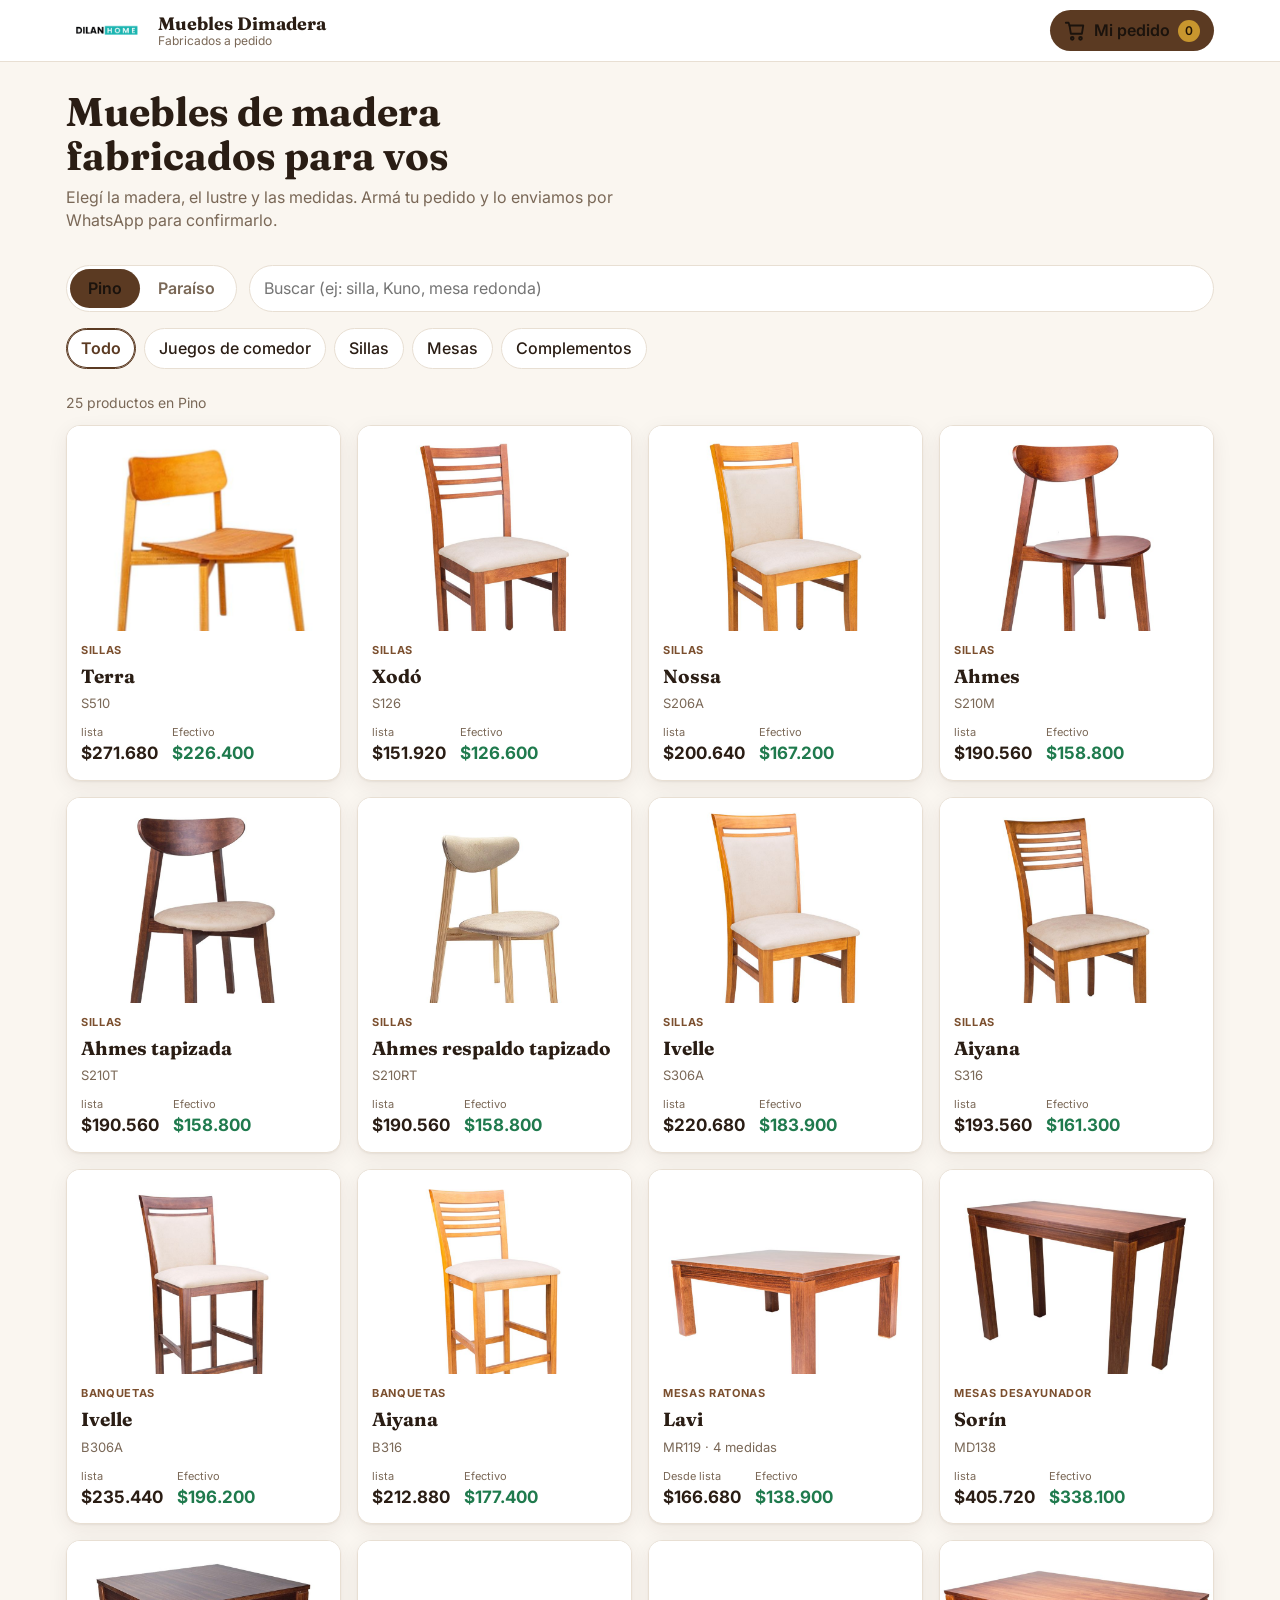
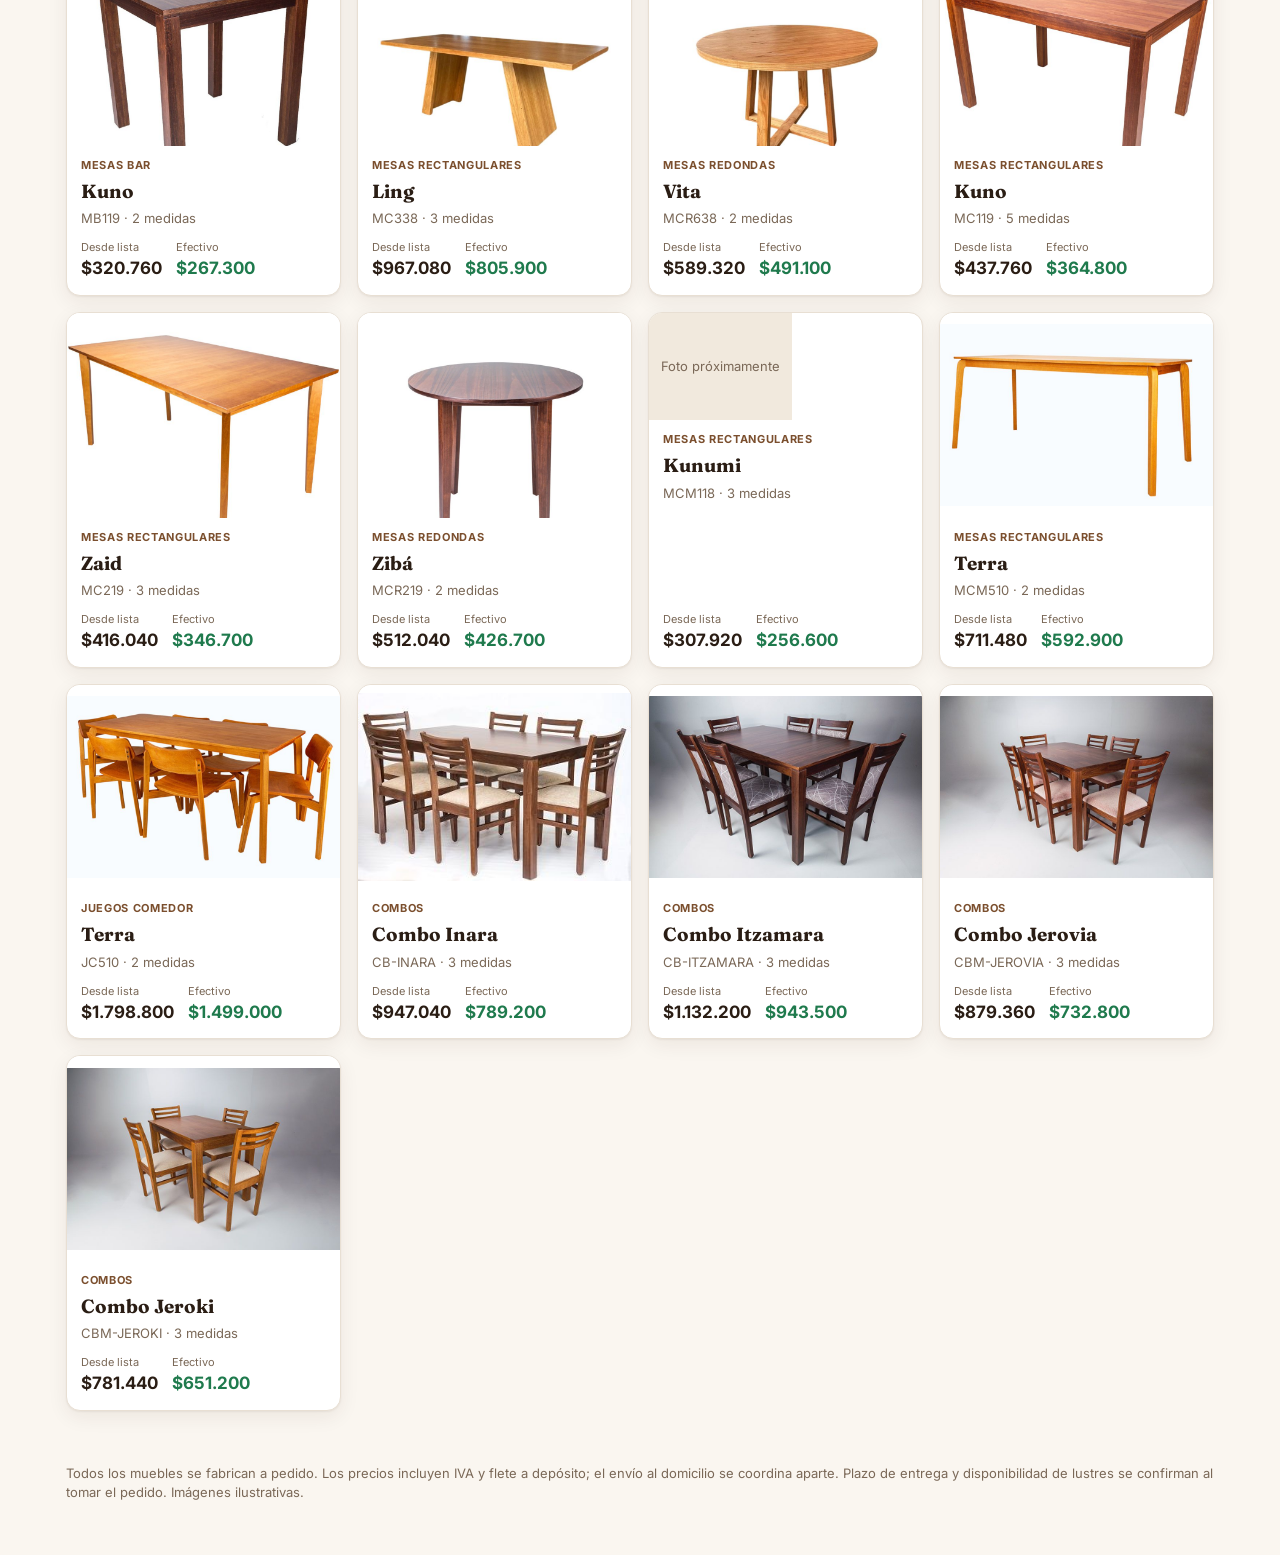
==== index.html @ 4a800ca1 "Catálogo Dimadera para clientes (pino y paraíso, lista y efectivo, pedido por WhatsApp) Co-Authored-" ====
<!doctype html>
<html lang="es">
<head>
<meta charset="utf-8">
<meta name="viewport" content="width=device-width, initial-scale=1">
<title>Muebles Dimadera · Dilan Home</title>
<meta name="description" content="Muebles de madera Dimadera fabricados a pedido: juegos de comedor, sillas, mesas y complementos en pino y paraíso. Armá tu pedido online.">
<link rel="icon" href="logo.webp">
<link rel="preconnect" href="https://fonts.googleapis.com">
<link rel="preconnect" href="https://fonts.gstatic.com" crossorigin>
<link href="https://fonts.googleapis.com/css2?family=Fraunces:opsz,wght@9..144,600;9..144,700&family=Inter:wght@400;500;600;700&display=swap" rel="stylesheet">
<link rel="stylesheet" href="style.css">
</head>
<body>
<header class="top">
  <div class="top-in">
    <a class="brand" href="./"><img src="logo.webp" alt="Dilan Home"><span><b>Muebles Dimadera</b><small>Fabricados a pedido</small></span></a>
    <button class="cart-btn" id="openCart" aria-label="Ver mi pedido">
      <svg viewBox="0 0 24 24" width="22" height="22" fill="none" stroke="currentColor" stroke-width="2" stroke-linecap="round" stroke-linejoin="round"><path d="M6 6h15l-1.5 9h-12z"/><path d="M6 6L5 3H2"/><circle cx="9" cy="20" r="1.5"/><circle cx="18" cy="20" r="1.5"/></svg>
      <span>Mi pedido</span><i id="cartCount">0</i>
    </button>
  </div>
</header>

<section class="hero">
  <h1>Muebles de madera fabricados para vos</h1>
  <p>Elegí la madera, el lustre y las medidas. Armá tu pedido y lo enviamos por WhatsApp para confirmarlo.</p>
</section>

<main>
  <div class="bar">
    <div class="seg" id="woods" role="tablist" aria-label="Madera"></div>
    <input id="q" type="search" placeholder="Buscar (ej: silla, Kuno, mesa redonda)" aria-label="Buscar">
  </div>
  <nav class="chips" id="cats" aria-label="Categorías"></nav>
  <nav class="chips sub" id="subs" aria-label="Subcategorías"></nav>
  <p class="count" id="count"></p>
  <div class="grid" id="grid"></div>
  <p class="empty" id="empty" hidden>No encontramos productos con ese filtro.</p>
</main>

<footer>
  <p>Todos los muebles se fabrican a pedido. Los precios incluyen IVA y flete a depósito; el envío al domicilio se coordina aparte. Plazo de entrega y disponibilidad de lustres se confirman al tomar el pedido. Imágenes ilustrativas.</p>
</footer>

<!-- Detalle de producto -->
<div class="overlay" id="modalWrap" hidden>
  <div class="modal" role="dialog" aria-modal="true" aria-labelledby="mName">
    <button class="x" id="mClose" aria-label="Cerrar">&times;</button>
    <div class="m-img" id="mImg"></div>
    <div class="m-body">
      <span class="tag" id="mTag"></span>
      <h2 id="mName"></h2>
      <p class="m-desc" id="mDesc"></p>
      <label class="fld" id="fVar"><span>Medida / versión</span><select id="mVar"></select></label>
      <div class="fld"><span>Lustre</span><div class="lustres" id="mLus"></div><small id="mLusNote"></small></div>
      <label class="fld" id="fTap"><span>Tapizado</span><select id="mTapSel"><option>Tela</option><option>Cuerina</option></select></label>
      <label class="fld"><span>Cantidad</span>
        <div class="qty"><button type="button" id="mMinus">&minus;</button><b id="mQty">1</b><button type="button" id="mPlus">+</button></div>
      </label>
      <div class="prices big">
        <div><small>Precio de lista</small><b id="mLista"></b></div>
        <div class="ef"><small>Efectivo / transferencia</small><b id="mEf"></b></div>
      </div>
      <button class="primary" id="mAdd">Agregar al pedido</button>
    </div>
  </div>
</div>

<!-- Carrito -->
<div class="overlay side" id="cartWrap" hidden>
  <aside class="cart" role="dialog" aria-modal="true" aria-labelledby="cartTitle">
    <div class="cart-h"><h2 id="cartTitle">Mi pedido</h2><button class="x" id="cClose" aria-label="Cerrar">&times;</button></div>
    <div class="cart-list" id="cList"></div>
    <div class="cart-f" id="cFoot">
      <div class="tot"><span>Total lista</span><b id="cLista"></b></div>
      <div class="tot ef"><span>Total efectivo / transferencia</span><b id="cEf"></b></div>
      <label class="fld"><span>Tu nombre</span><input id="cName" autocomplete="name" placeholder="Nombre y apellido"></label>
      <label class="fld"><span>Notas (colores de tela, localidad, etc.)</span><textarea id="cNote" rows="2"></textarea></label>
      <button class="primary wa" id="cSend">Enviar pedido por WhatsApp</button>
      <button class="ghost" id="cCopy">Copiar pedido</button>
      <button class="link" id="cClear">Vaciar pedido</button>
    </div>
  </aside>
</div>
<div class="toast" id="toast" role="status" hidden></div>

<script src="data.js"></script>
<script src="app.js"></script>
</body>
</html>
---- style.css ----
:root{
  --bg:#faf6f0; --card:#fff; --ink:#2a1d14; --muted:#7a6857; --line:#e8dfd3;
  --wood:#5b3a22; --wood2:#7b4f2e; --gold:#c8962e; --ok:#1f7a4d; --wa:#1faa59;
  --r:14px; --sh:0 1px 2px rgba(60,35,15,.06),0 6px 20px rgba(60,35,15,.07);
}
@media (prefers-color-scheme:dark){
  :root:not([data-theme="light"]){--bg:#1b130d;--card:#261b13;--ink:#f3e9dc;--muted:#b8a590;--line:#3a2b1f;--wood:#e0b98a;--wood2:#c99763;--sh:0 1px 2px rgba(0,0,0,.4)}
}
*{box-sizing:border-box}
html{-webkit-text-size-adjust:100%}
body{margin:0;background:var(--bg);color:var(--ink);font:16px/1.45 Inter,system-ui,sans-serif}
img{max-width:100%;display:block}
button,input,select,textarea{font:inherit;color:inherit}
button{cursor:pointer}
[hidden]{display:none!important}

.top{position:sticky;top:0;z-index:20;background:var(--card);border-bottom:1px solid var(--line)}
.top-in{max-width:1180px;margin:0 auto;padding:10px 16px;display:flex;align-items:center;justify-content:space-between;gap:12px}
.brand{display:flex;align-items:center;gap:10px;text-decoration:none;color:var(--ink)}
.brand img{height:34px;width:auto;background:#fff;border-radius:6px;padding:3px 6px}
.brand span{display:flex;flex-direction:column;line-height:1.1}
.brand b{font-family:Fraunces,serif;font-size:18px}
.brand small{color:var(--muted);font-size:12px}
.cart-btn{display:flex;align-items:center;gap:8px;background:var(--wood);color:#fff;border:0;border-radius:999px;padding:9px 14px;font-weight:600}
:root:not([data-theme="light"]) .cart-btn{color:#1b130d}
.cart-btn i{font-style:normal;background:var(--gold);color:#241505;border-radius:999px;min-width:22px;height:22px;display:grid;place-items:center;font-size:12px;padding:0 6px}

.hero{max-width:1180px;margin:0 auto;padding:28px 16px 8px}
.hero h1{font-family:Fraunces,serif;font-size:clamp(26px,5vw,40px);line-height:1.1;margin:0 0 8px;max-width:20ch}
.hero p{margin:0;color:var(--muted);max-width:60ch}

main{max-width:1180px;margin:0 auto;padding:12px 16px 40px}
.bar{display:flex;flex-wrap:wrap;gap:12px;align-items:center;margin:12px 0}
.seg{display:inline-flex;background:var(--card);border:1px solid var(--line);border-radius:999px;padding:3px}
.seg button{border:0;background:none;padding:8px 18px;border-radius:999px;font-weight:600;color:var(--muted)}
.seg button[aria-selected="true"]{background:var(--wood);color:#fff}
:root:not([data-theme="light"]) .seg button[aria-selected="true"]{color:#1b130d}
#q{flex:1;min-width:200px;padding:11px 14px;border:1px solid var(--line);border-radius:999px;background:var(--card)}
.chips{display:flex;gap:8px;overflow-x:auto;padding:4px 0 8px;scrollbar-width:none}
.chips::-webkit-scrollbar{display:none}
.chips button{flex:none;border:1px solid var(--line);background:var(--card);border-radius:999px;padding:8px 14px;font-weight:500;white-space:nowrap}
.chips button[aria-pressed="true"]{border-color:var(--wood);color:var(--wood);box-shadow:inset 0 0 0 1px var(--wood);font-weight:600}
.chips.sub button{font-size:14px;padding:6px 12px;background:transparent}
.count{color:var(--muted);font-size:14px;margin:4px 0 12px}

.grid{display:grid;grid-template-columns:repeat(auto-fill,minmax(250px,1fr));gap:16px}
.card{background:var(--card);border:1px solid var(--line);border-radius:var(--r);overflow:hidden;display:flex;flex-direction:column;text-align:left;padding:0;box-shadow:var(--sh);transition:transform .15s}
.card:hover{transform:translateY(-2px)}
.card:focus-visible,.chips button:focus-visible,button:focus-visible,input:focus-visible,select:focus-visible,textarea:focus-visible{outline:2px solid var(--gold);outline-offset:2px}
.ph{aspect-ratio:4/3;background:#f1e9dd;display:grid;place-items:center;overflow:hidden}
.ph img{width:100%;height:100%;object-fit:contain;background:#fff}
.ph.none{color:var(--muted);font-size:13px;text-align:center;padding:12px}
.card .b{padding:12px 14px 14px;display:flex;flex-direction:column;gap:4px;flex:1}
.tag{font-size:11px;letter-spacing:.06em;text-transform:uppercase;color:var(--wood2);font-weight:700}
.card h3{margin:0;font-family:Fraunces,serif;font-size:19px}
.card .meta{color:var(--muted);font-size:13px}
.prices{display:flex;gap:14px;margin-top:auto;padding-top:8px;align-items:flex-end;flex-wrap:wrap}
.prices small{display:block;color:var(--muted);font-size:11px}
.prices b{font-size:17px}
.prices .ef b{color:var(--ok)}
.prices.big b{font-size:22px}

.empty{text-align:center;color:var(--muted);padding:40px 0}
footer{max-width:1180px;margin:0 auto;padding:0 16px 40px;color:var(--muted);font-size:13px}

.overlay{position:fixed;inset:0;background:rgba(20,12,6,.55);z-index:40;display:flex;align-items:center;justify-content:center;padding:16px}
.overlay.side{justify-content:flex-end;padding:0;align-items:stretch}
.modal{background:var(--card);border-radius:18px;max-width:880px;width:100%;max-height:92vh;overflow:auto;display:grid;grid-template-columns:1fr 1fr;position:relative}
.m-img{background:#fff;display:grid;place-items:center;min-height:260px}
.m-img img{width:100%;height:100%;object-fit:contain;max-height:70vh}
.m-img.none{color:var(--muted);background:#f1e9dd;padding:20px;text-align:center}
.m-body{padding:22px;display:flex;flex-direction:column;gap:14px}
.m-body h2{margin:0;font-family:Fraunces,serif;font-size:26px}
.m-desc{margin:0;color:var(--muted)}
.x{position:absolute;top:8px;right:10px;border:0;background:rgba(255,255,255,.9);color:#222;width:36px;height:36px;border-radius:50%;font-size:24px;line-height:1;z-index:2}
.fld{display:flex;flex-direction:column;gap:6px}
.fld>span{font-size:13px;font-weight:600;color:var(--muted)}
.fld small{color:var(--muted);font-size:12px}
select,input,textarea{border:1px solid var(--line);background:var(--card);border-radius:10px;padding:10px 12px;width:100%}
.lustres{display:flex;flex-wrap:wrap;gap:8px}
.lustres button{display:flex;align-items:center;gap:7px;border:1px solid var(--line);background:var(--card);border-radius:999px;padding:6px 12px 6px 7px;font-size:14px}
.lustres button[aria-pressed="true"]{border-color:var(--wood);box-shadow:inset 0 0 0 1px var(--wood);font-weight:600}
.lustres i{width:18px;height:18px;border-radius:50%;border:1px solid rgba(0,0,0,.25)}
.qty{display:inline-flex;align-items:center;border:1px solid var(--line);border-radius:10px;overflow:hidden;align-self:flex-start}
.qty button{border:0;background:var(--bg);width:40px;height:38px;font-size:20px}
.qty b{min-width:44px;text-align:center}
.primary{border:0;background:var(--wood);color:#fff;border-radius:12px;padding:14px;font-weight:700;font-size:16px}
:root:not([data-theme="light"]) .primary{color:#1b130d}
.primary.wa{background:var(--wa);color:#fff}
.ghost{border:1px solid var(--line);background:none;border-radius:12px;padding:11px;font-weight:600}
.link{border:0;background:none;color:var(--muted);text-decoration:underline;padding:6px}

.cart{background:var(--card);width:min(440px,100%);height:100%;display:flex;flex-direction:column}
.cart-h{display:flex;align-items:center;justify-content:space-between;padding:16px;border-bottom:1px solid var(--line);position:relative}
.cart-h h2{margin:0;font-family:Fraunces,serif}
.cart-h .x{position:static}
.cart-list{flex:1;overflow:auto;padding:8px 16px}
.cart-empty{color:var(--muted);text-align:center;padding:40px 0}
.line{display:grid;grid-template-columns:64px 1fr auto;gap:10px;padding:12px 0;border-bottom:1px solid var(--line)}
.line .ph{width:64px;aspect-ratio:1;border-radius:8px}
.line h4{margin:0;font-size:15px}
.line p{margin:2px 0;color:var(--muted);font-size:13px}
.line .qty{transform:scale(.85);transform-origin:left}
.line .rm{border:0;background:none;color:var(--muted);font-size:13px;text-decoration:underline;padding:0}
.line .pr{text-align:right;font-size:14px}
.line .pr small{display:block;color:var(--muted)}
.cart-f{border-top:1px solid var(--line);padding:14px 16px 18px;display:flex;flex-direction:column;gap:10px;max-height:60vh;overflow:auto}
.tot{display:flex;justify-content:space-between;font-size:15px}
.tot.ef b{color:var(--ok);font-size:20px}
.tot b{font-size:17px}

.toast{position:fixed;left:50%;bottom:24px;transform:translateX(-50%);background:#2a1d14;color:#fff;padding:11px 18px;border-radius:999px;z-index:60;font-size:14px;box-shadow:var(--sh)}

@media (max-width:720px){
  .modal{grid-template-columns:1fr;border-radius:18px 18px 0 0;align-self:flex-end;max-height:94vh}
  .overlay{align-items:flex-end;padding:0}
  .m-img{min-height:0;height:min(72vw,320px);overflow:hidden}
  .m-img img{height:100%;max-height:none}
  .brand small{display:none}
  .cart-btn span{display:none}
  .grid{grid-template-columns:repeat(2,1fr);gap:10px}
  .card h3{font-size:16px}
  .prices b{font-size:15px}
}
@media (max-width:380px){.grid{grid-template-columns:1fr}}
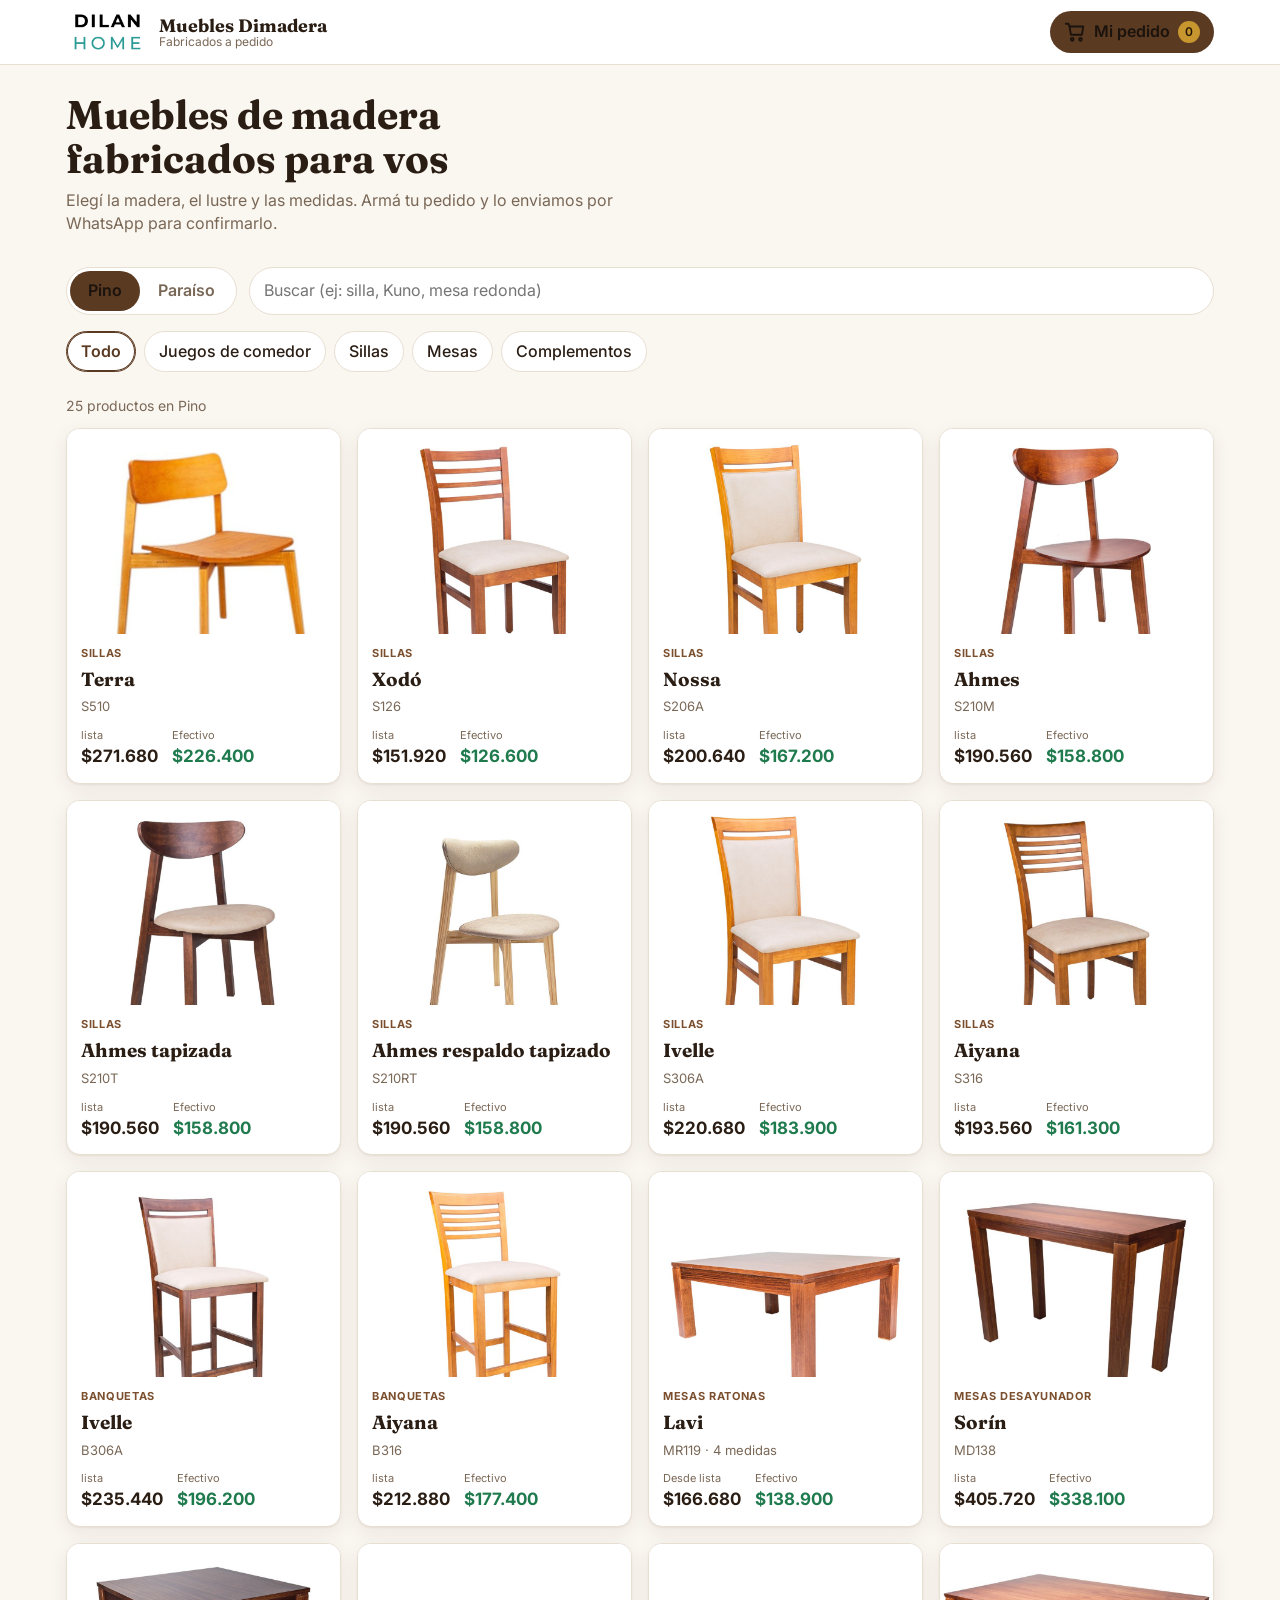
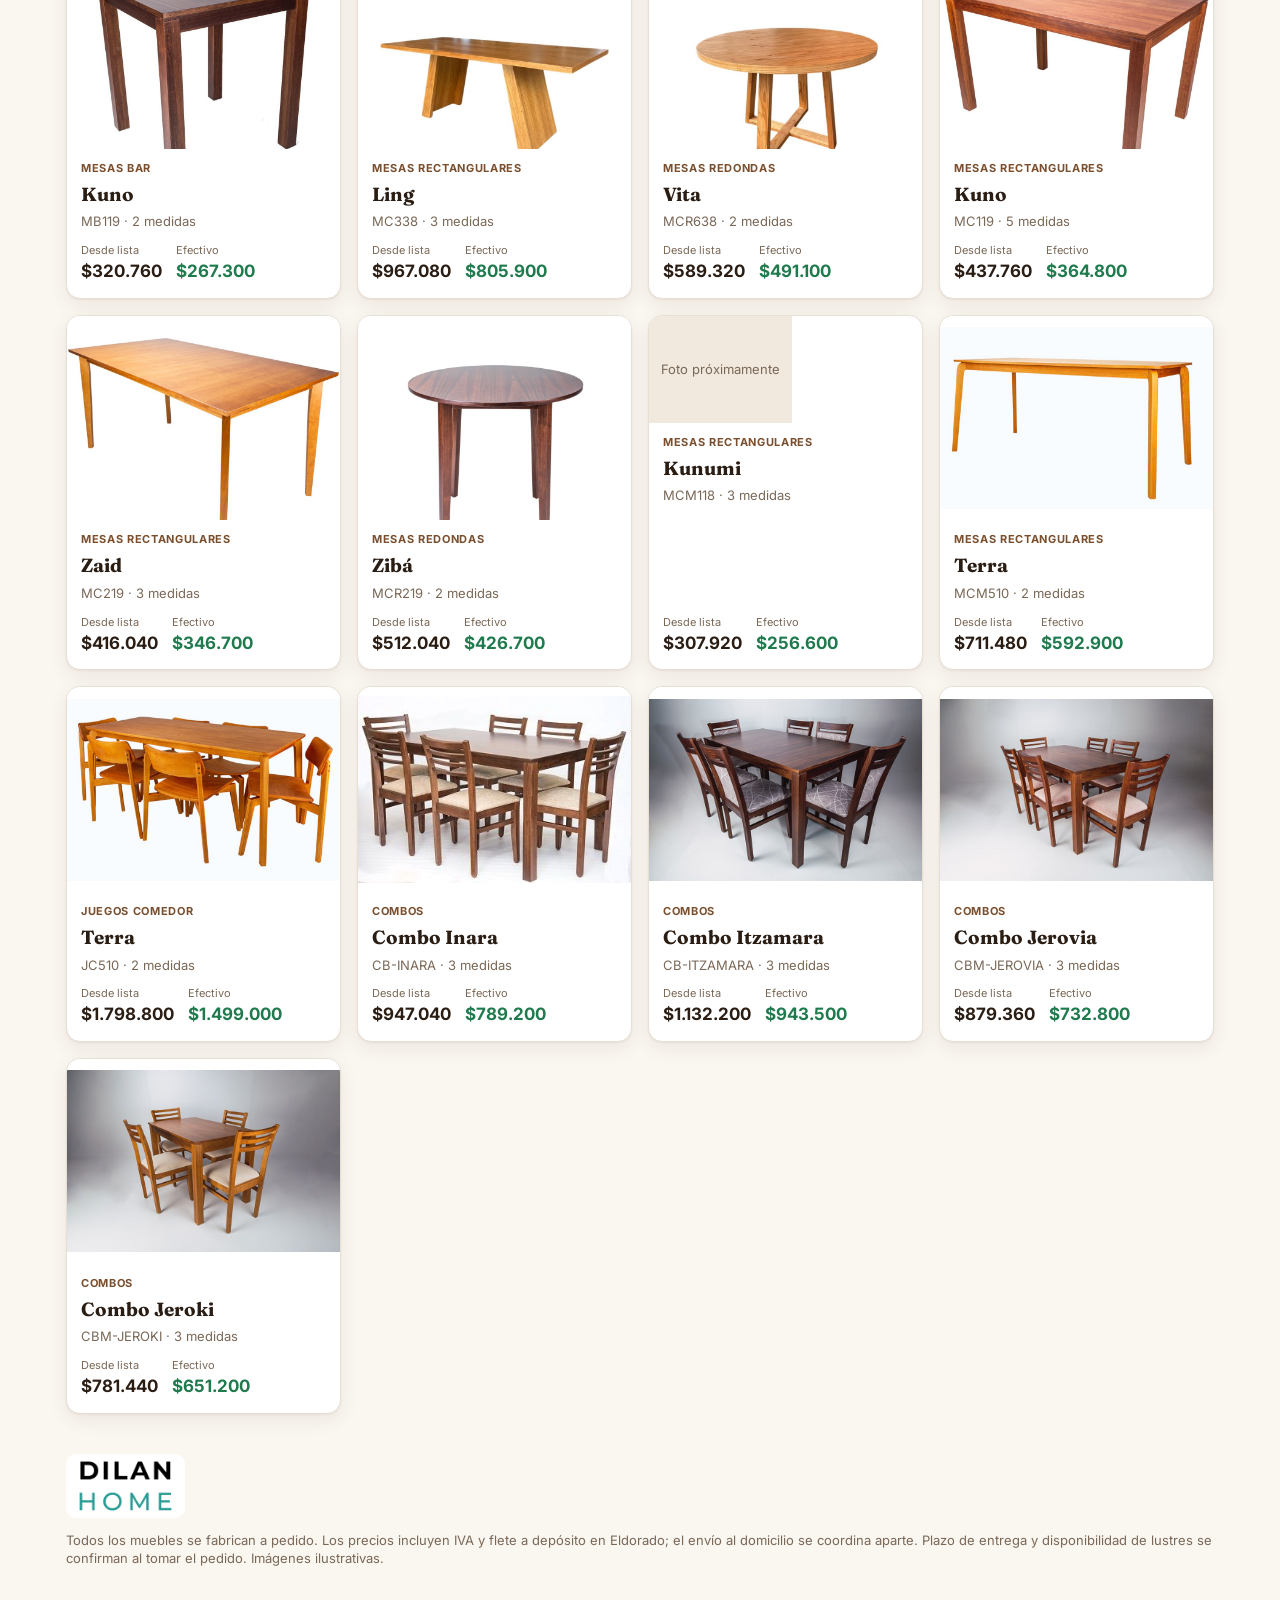
==== commit 7042634e: "Nuevo logo de Dilan Home y texto del pie (flete a depósito en Eldorado) Co-Authored-By: Claude Sonne" ====
--- a/index.html
+++ b/index.html
@@ -3,9 +3,20 @@
 <head>
 <meta charset="utf-8">
 <meta name="viewport" content="width=device-width, initial-scale=1">
-<title>Muebles Dimadera · Dilan Home</title>
+<title>Muebles de madera a pedido · Dilan Home</title>
 <meta name="description" content="Muebles de madera Dimadera fabricados a pedido: juegos de comedor, sillas, mesas y complementos en pino y paraíso. Armá tu pedido online.">
-<link rel="icon" href="logo.webp">
+<link rel="icon" href="icon.png">
+<link rel="apple-touch-icon" href="icon.png">
+<meta property="og:type" content="website">
+<meta property="og:locale" content="es_AR">
+<meta property="og:site_name" content="Dilan Home">
+<meta property="og:title" content="Muebles de madera a pedido · Dilan Home">
+<meta property="og:description" content="Juegos de comedor, sillas, mesas y complementos en pino y paraíso. Elegí lustre y tela, y armá tu pedido.">
+<meta property="og:url" content="https://dilanhomeok-sudo.github.io/dimadera-catalogo/">
+<meta property="og:image" content="https://dilanhomeok-sudo.github.io/dimadera-catalogo/og.jpg">
+<meta property="og:image:width" content="1200">
+<meta property="og:image:height" content="630">
+<meta name="twitter:card" content="summary_large_image">
 <link rel="preconnect" href="https://fonts.googleapis.com">
 <link rel="preconnect" href="https://fonts.gstatic.com" crossorigin>
 <link href="https://fonts.googleapis.com/css2?family=Fraunces:opsz,wght@9..144,600;9..144,700&family=Inter:wght@400;500;600;700&display=swap" rel="stylesheet">
@@ -14,7 +25,7 @@
 <body>
 <header class="top">
   <div class="top-in">
-    <a class="brand" href="./"><img src="logo.webp" alt="Dilan Home"><span><b>Muebles Dimadera</b><small>Fabricados a pedido</small></span></a>
+    <a class="brand" href="./"><img src="logo-dilan-home.png" alt="Dilan Home"><span><b>Muebles Dimadera</b><small>Fabricados a pedido</small></span></a>
     <button class="cart-btn" id="openCart" aria-label="Ver mi pedido">
       <svg viewBox="0 0 24 24" width="22" height="22" fill="none" stroke="currentColor" stroke-width="2" stroke-linecap="round" stroke-linejoin="round"><path d="M6 6h15l-1.5 9h-12z"/><path d="M6 6L5 3H2"/><circle cx="9" cy="20" r="1.5"/><circle cx="18" cy="20" r="1.5"/></svg>
       <span>Mi pedido</span><i id="cartCount">0</i>
@@ -40,7 +51,8 @@
 </main>
 
 <footer>
-  <p>Todos los muebles se fabrican a pedido. Los precios incluyen IVA y flete a depósito; el envío al domicilio se coordina aparte. Plazo de entrega y disponibilidad de lustres se confirman al tomar el pedido. Imágenes ilustrativas.</p>
+  <img class="f-logo" src="logo-dilan-home.png" alt="Dilan Home">
+  <p>Todos los muebles se fabrican a pedido. Los precios incluyen IVA y flete a depósito en Eldorado; el envío al domicilio se coordina aparte. Plazo de entrega y disponibilidad de lustres se confirman al tomar el pedido. Imágenes ilustrativas.</p>
 </footer>
 
 <!-- Detalle de producto -->
@@ -53,8 +65,8 @@
       <h2 id="mName"></h2>
       <p class="m-desc" id="mDesc"></p>
       <label class="fld" id="fVar"><span>Medida / versión</span><select id="mVar"></select></label>
-      <div class="fld"><span>Lustre</span><div class="lustres" id="mLus"></div><small id="mLusNote"></small></div>
-      <label class="fld" id="fTap"><span>Tapizado</span><select id="mTapSel"><option>Tela</option><option>Cuerina</option></select></label>
+      <div class="fld"><span>Lustre: <b id="mLusSel"></b></span><div class="swatches" id="mLus"></div><small id="mLusNote"></small></div>
+      <div class="fld" id="fTap"><span>Tela: <b id="mTelaSel"></b></span><div class="swatches" id="mTela"></div></div>
       <label class="fld"><span>Cantidad</span>
         <div class="qty"><button type="button" id="mMinus">&minus;</button><b id="mQty">1</b><button type="button" id="mPlus">+</button></div>
       </label>
--- a/style.css
+++ b/style.css
@@ -17,7 +17,8 @@
 .top{position:sticky;top:0;z-index:20;background:var(--card);border-bottom:1px solid var(--line)}
 .top-in{max-width:1180px;margin:0 auto;padding:10px 16px;display:flex;align-items:center;justify-content:space-between;gap:12px}
 .brand{display:flex;align-items:center;gap:10px;text-decoration:none;color:var(--ink)}
-.brand img{height:34px;width:auto;background:#fff;border-radius:6px;padding:3px 6px}
+.brand img{height:44px;width:auto;background:#fff;border-radius:8px;padding:2px 6px}
+.f-logo{height:64px;width:auto;background:#fff;border-radius:10px;padding:4px 10px;margin-bottom:12px}
 .brand span{display:flex;flex-direction:column;line-height:1.1}
 .brand b{font-family:Fraunces,serif;font-size:18px}
 .brand small{color:var(--muted);font-size:12px}
@@ -77,10 +78,14 @@
 .fld>span{font-size:13px;font-weight:600;color:var(--muted)}
 .fld small{color:var(--muted);font-size:12px}
 select,input,textarea{border:1px solid var(--line);background:var(--card);border-radius:10px;padding:10px 12px;width:100%}
-.lustres{display:flex;flex-wrap:wrap;gap:8px}
-.lustres button{display:flex;align-items:center;gap:7px;border:1px solid var(--line);background:var(--card);border-radius:999px;padding:6px 12px 6px 7px;font-size:14px}
-.lustres button[aria-pressed="true"]{border-color:var(--wood);box-shadow:inset 0 0 0 1px var(--wood);font-weight:600}
-.lustres i{width:18px;height:18px;border-radius:50%;border:1px solid rgba(0,0,0,.25)}
+.fld>span b{color:var(--ink)}
+.swatches{display:grid;grid-template-columns:repeat(auto-fill,minmax(74px,1fr));gap:8px}
+.sw{display:flex;flex-direction:column;align-items:center;gap:4px;border:1px solid var(--line);background:var(--card);border-radius:10px;padding:6px 4px 7px;font-size:12px;line-height:1.15;text-align:center}
+.sw[aria-pressed="true"]{border-color:var(--wood);box-shadow:inset 0 0 0 2px var(--wood)}
+.sw-f{width:100%;aspect-ratio:1;border-radius:6px;overflow:hidden;border:1px solid rgba(0,0,0,.15);display:block}
+.sw-f img{width:100%;height:100%;object-fit:cover}
+.sw small{color:var(--muted);font-size:11px}
+#fTap .swatches{max-height:230px;overflow:auto;padding:2px}
 .qty{display:inline-flex;align-items:center;border:1px solid var(--line);border-radius:10px;overflow:hidden;align-self:flex-start}
 .qty button{border:0;background:var(--bg);width:40px;height:38px;font-size:20px}
 .qty b{min-width:44px;text-align:center}
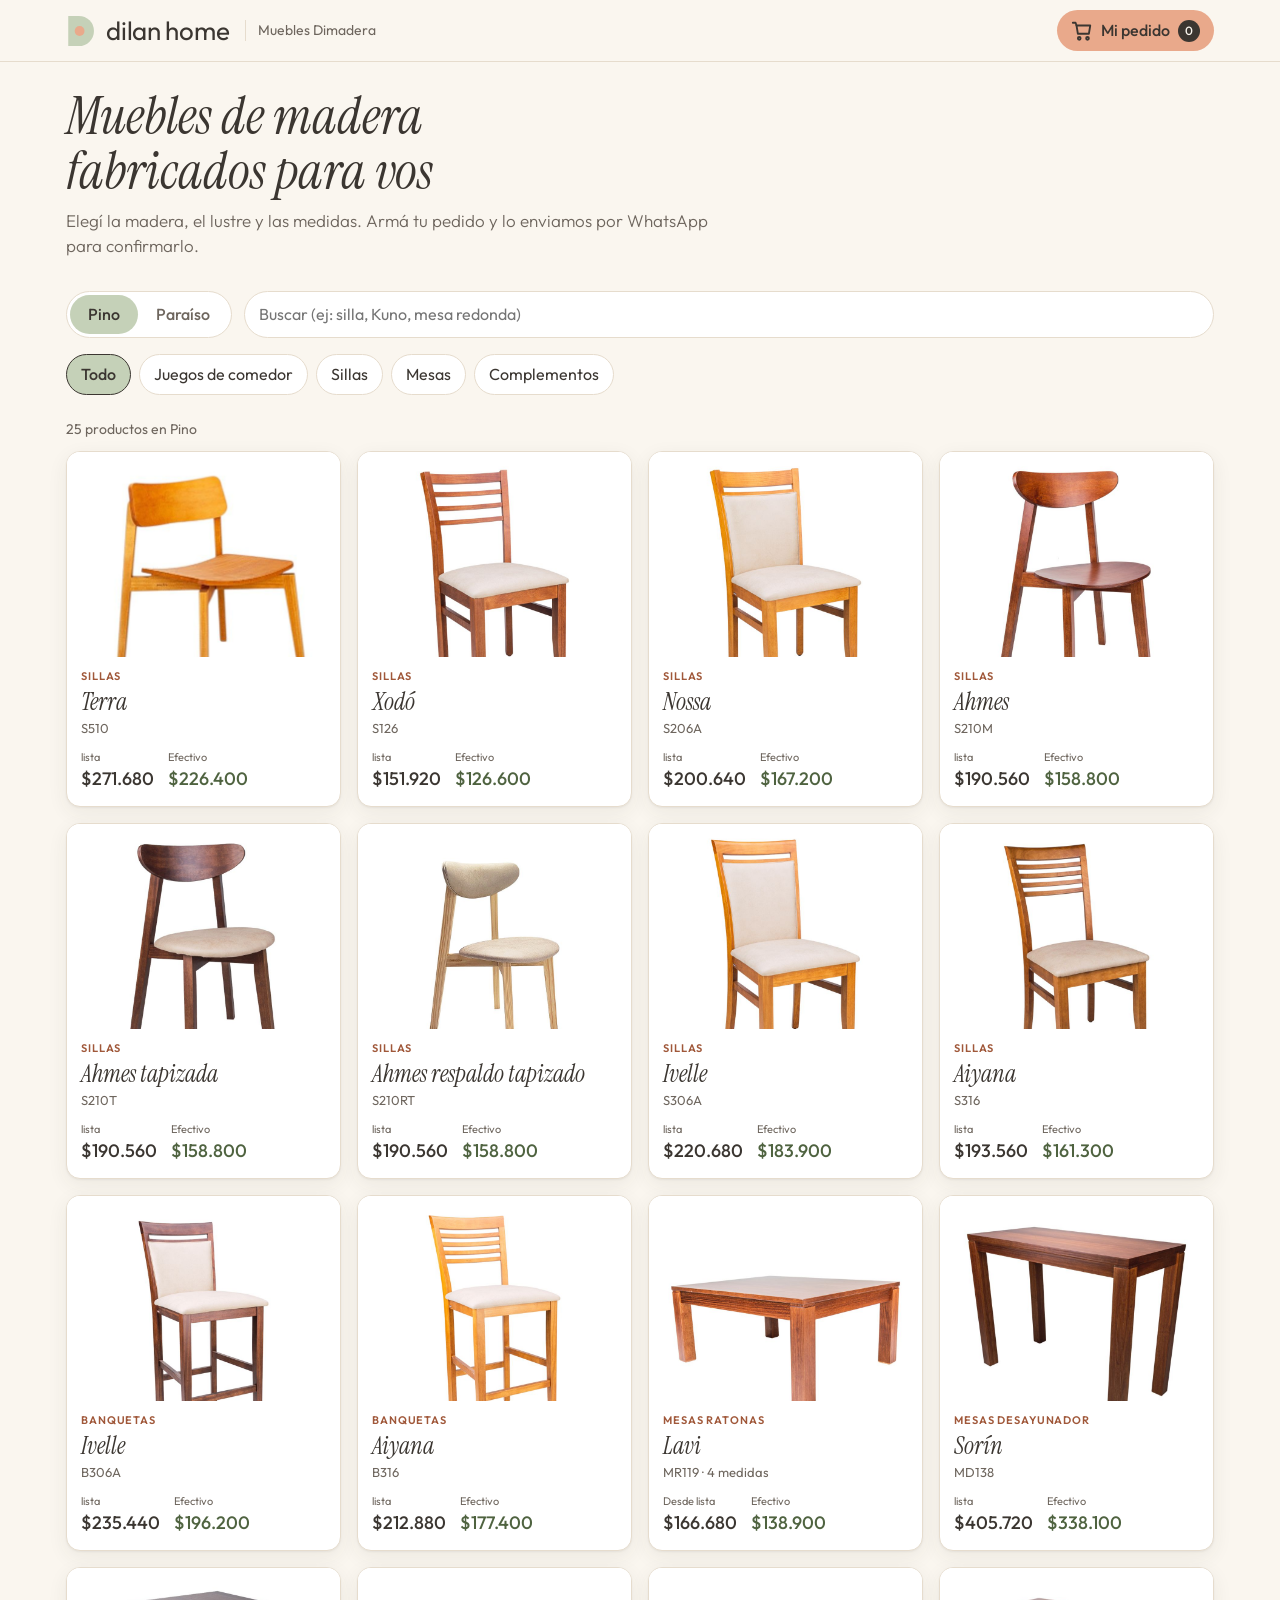
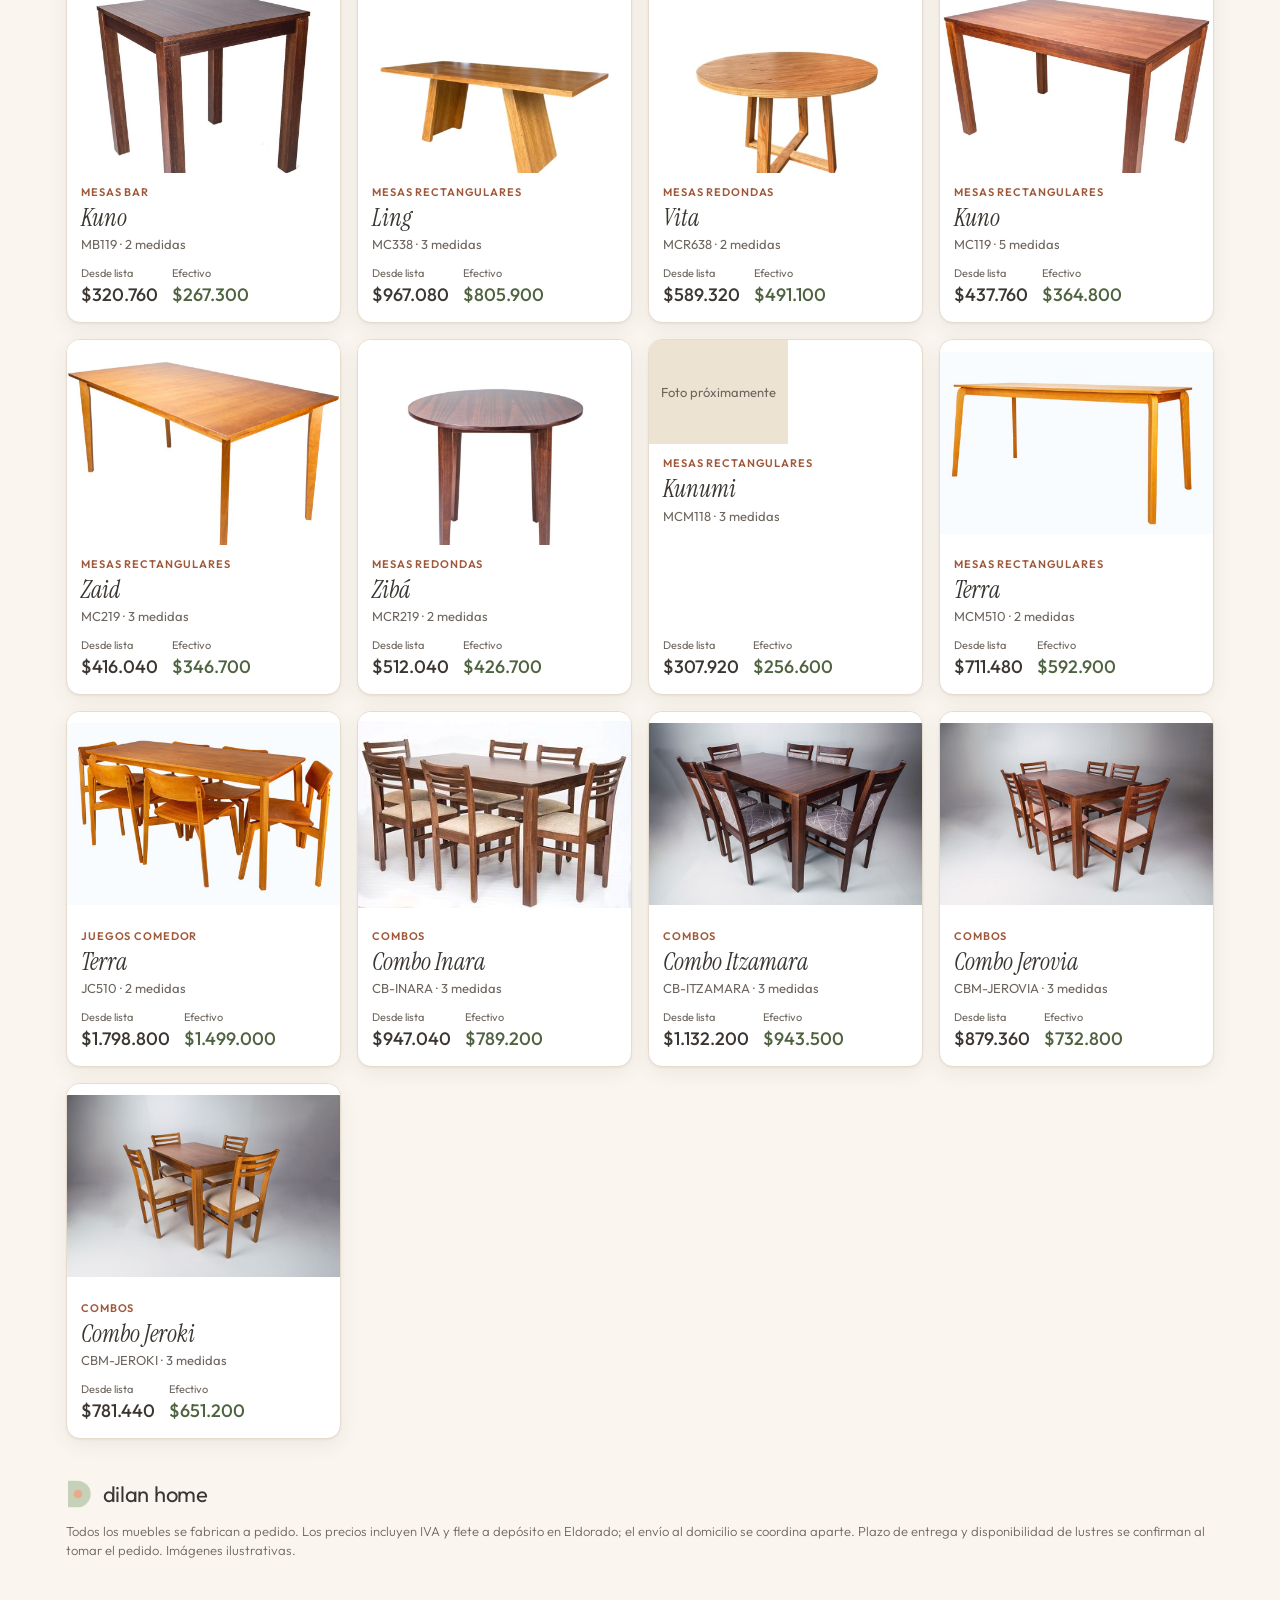
==== commit 70533923: "Logo Arco y sol y paleta Galería de mañana (Outfit + Instrument Serif) Co-Authored-By: Claude Sonnet" ====
--- a/index.html
+++ b/index.html
@@ -19,13 +19,18 @@
 <meta name="twitter:card" content="summary_large_image">
 <link rel="preconnect" href="https://fonts.googleapis.com">
 <link rel="preconnect" href="https://fonts.gstatic.com" crossorigin>
-<link href="https://fonts.googleapis.com/css2?family=Fraunces:opsz,wght@9..144,600;9..144,700&family=Inter:wght@400;500;600;700&display=swap" rel="stylesheet">
+<link href="https://fonts.googleapis.com/css2?family=Outfit:wght@300;400;500;600&family=Instrument+Serif:ital@0;1&display=swap" rel="stylesheet">
+<meta name="theme-color" content="#FAF6EF">
 <link rel="stylesheet" href="style.css">
 </head>
 <body>
 <header class="top">
   <div class="top-in">
-    <a class="brand" href="./"><img src="logo-dilan-home.png" alt="Dilan Home"><span><b>Muebles Dimadera</b><small>Fabricados a pedido</small></span></a>
+    <a class="brand" href="./" aria-label="Dilan Home, muebles Dimadera">
+      <svg class="mark" viewBox="0 0 80 90" aria-hidden="true"><path d="M6 5 L6 85 L34 85 A40 40 0 0 0 34 5 Z" fill="#C5D1B8"/><circle cx="36" cy="45" r="13" fill="#E9A98B"/></svg>
+      <span class="word">dilan home</span>
+      <span class="line-name">Muebles Dimadera</span>
+    </a>
     <button class="cart-btn" id="openCart" aria-label="Ver mi pedido">
       <svg viewBox="0 0 24 24" width="22" height="22" fill="none" stroke="currentColor" stroke-width="2" stroke-linecap="round" stroke-linejoin="round"><path d="M6 6h15l-1.5 9h-12z"/><path d="M6 6L5 3H2"/><circle cx="9" cy="20" r="1.5"/><circle cx="18" cy="20" r="1.5"/></svg>
       <span>Mi pedido</span><i id="cartCount">0</i>
@@ -51,7 +56,10 @@
 </main>
 
 <footer>
-  <img class="f-logo" src="logo-dilan-home.png" alt="Dilan Home">
+  <div class="brand foot-brand" role="img" aria-label="Dilan Home">
+    <svg class="mark" viewBox="0 0 80 90" aria-hidden="true"><path d="M6 5 L6 85 L34 85 A40 40 0 0 0 34 5 Z" fill="#C5D1B8"/><circle cx="36" cy="45" r="13" fill="#E9A98B"/></svg>
+    <span class="word">dilan home</span>
+  </div>
   <p>Todos los muebles se fabrican a pedido. Los precios incluyen IVA y flete a depósito en Eldorado; el envío al domicilio se coordina aparte. Plazo de entrega y disponibilidad de lustres se confirman al tomar el pedido. Imágenes ilustrativas.</p>
 </footer>
 
--- a/style.css
+++ b/style.css
@@ -1,130 +1,128 @@
 :root{
-  --bg:#faf6f0; --card:#fff; --ink:#2a1d14; --muted:#7a6857; --line:#e8dfd3;
-  --wood:#5b3a22; --wood2:#7b4f2e; --gold:#c8962e; --ok:#1f7a4d; --wa:#1faa59;
-  --r:14px; --sh:0 1px 2px rgba(60,35,15,.06),0 6px 20px rgba(60,35,15,.07);
-}
-@media (prefers-color-scheme:dark){
-  :root:not([data-theme="light"]){--bg:#1b130d;--card:#261b13;--ink:#f3e9dc;--muted:#b8a590;--line:#3a2b1f;--wood:#e0b98a;--wood2:#c99763;--sh:0 1px 2px rgba(0,0,0,.4)}
+  /* Paleta "Galería de mañana": crema, lino, salvia = marca, arcilla = acción, grafito = texto */
+  --bg:#FAF6EF; --card:#fff; --ink:#3B3631; --muted:#6E665E; --line:#E6DCCD;
+  --lino:#EDE3D3; --salvia:#C5D1B8; --salvia-d:#4F6340; --arcilla:#E9A98B; --arcilla-d:#A0583A; --wa:#2B7A45;
+  --r:14px; --sh:0 1px 2px rgba(59,54,49,.06),0 6px 20px rgba(59,54,49,.07);
+  --serif:'Instrument Serif',Georgia,serif;
 }
 *{box-sizing:border-box}
 html{-webkit-text-size-adjust:100%}
-body{margin:0;background:var(--bg);color:var(--ink);font:16px/1.45 Inter,system-ui,sans-serif}
+body{margin:0;background:var(--bg);color:var(--ink);font:16px/1.45 Outfit,system-ui,sans-serif}
 img{max-width:100%;display:block}
 button,input,select,textarea{font:inherit;color:inherit}
 button{cursor:pointer}
 [hidden]{display:none!important}
 
-.top{position:sticky;top:0;z-index:20;background:var(--card);border-bottom:1px solid var(--line)}
+.top{position:sticky;top:0;z-index:20;background:var(--bg);border-bottom:1px solid var(--line)}
 .top-in{max-width:1180px;margin:0 auto;padding:10px 16px;display:flex;align-items:center;justify-content:space-between;gap:12px}
 .brand{display:flex;align-items:center;gap:10px;text-decoration:none;color:var(--ink)}
-.brand img{height:44px;width:auto;background:#fff;border-radius:8px;padding:2px 6px}
-.f-logo{height:64px;width:auto;background:#fff;border-radius:10px;padding:4px 10px;margin-bottom:12px}
-.brand span{display:flex;flex-direction:column;line-height:1.1}
-.brand b{font-family:Fraunces,serif;font-size:18px}
-.brand small{color:var(--muted);font-size:12px}
-.cart-btn{display:flex;align-items:center;gap:8px;background:var(--wood);color:#fff;border:0;border-radius:999px;padding:9px 14px;font-weight:600}
-:root:not([data-theme="light"]) .cart-btn{color:#1b130d}
-.cart-btn i{font-style:normal;background:var(--gold);color:#241505;border-radius:999px;min-width:22px;height:22px;display:grid;place-items:center;font-size:12px;padding:0 6px}
+.brand .mark{height:34px;width:auto}
+.brand .word{font-size:26px;font-weight:400;letter-spacing:-.3px;line-height:1}
+.brand .line-name{margin-left:6px;padding-left:12px;border-left:1px solid var(--line);color:var(--muted);font-size:14px}
+.foot-brand{margin-bottom:12px}
+.foot-brand .mark{height:30px}
+.foot-brand .word{font-size:22px}
+.cart-btn{display:flex;align-items:center;gap:8px;background:var(--arcilla);color:var(--ink);border:0;border-radius:999px;padding:9px 14px;font-weight:500}
+.cart-btn i{font-style:normal;background:var(--ink);color:var(--bg);border-radius:999px;min-width:22px;height:22px;display:grid;place-items:center;font-size:12px;padding:0 6px}
 
 .hero{max-width:1180px;margin:0 auto;padding:28px 16px 8px}
-.hero h1{font-family:Fraunces,serif;font-size:clamp(26px,5vw,40px);line-height:1.1;margin:0 0 8px;max-width:20ch}
-.hero p{margin:0;color:var(--muted);max-width:60ch}
+.hero h1{font-family:var(--serif);font-style:italic;font-weight:400;font-size:clamp(34px,6vw,52px);line-height:1.05;margin:0 0 10px;max-width:18ch}
+.hero p{margin:0;color:var(--muted);max-width:60ch;font-weight:300;font-size:17px}
 
 main{max-width:1180px;margin:0 auto;padding:12px 16px 40px}
 .bar{display:flex;flex-wrap:wrap;gap:12px;align-items:center;margin:12px 0}
 .seg{display:inline-flex;background:var(--card);border:1px solid var(--line);border-radius:999px;padding:3px}
-.seg button{border:0;background:none;padding:8px 18px;border-radius:999px;font-weight:600;color:var(--muted)}
-.seg button[aria-selected="true"]{background:var(--wood);color:#fff}
-:root:not([data-theme="light"]) .seg button[aria-selected="true"]{color:#1b130d}
+.seg button{border:0;background:none;padding:8px 18px;border-radius:999px;font-weight:500;color:var(--muted)}
+.seg button[aria-selected="true"]{background:var(--salvia);color:var(--ink)}
 #q{flex:1;min-width:200px;padding:11px 14px;border:1px solid var(--line);border-radius:999px;background:var(--card)}
 .chips{display:flex;gap:8px;overflow-x:auto;padding:4px 0 8px;scrollbar-width:none}
 .chips::-webkit-scrollbar{display:none}
-.chips button{flex:none;border:1px solid var(--line);background:var(--card);border-radius:999px;padding:8px 14px;font-weight:500;white-space:nowrap}
-.chips button[aria-pressed="true"]{border-color:var(--wood);color:var(--wood);box-shadow:inset 0 0 0 1px var(--wood);font-weight:600}
+.chips button{flex:none;border:1px solid var(--line);background:var(--card);border-radius:999px;padding:8px 14px;font-weight:400;white-space:nowrap}
+.chips button[aria-pressed="true"]{border-color:var(--ink);background:var(--salvia);font-weight:500}
 .chips.sub button{font-size:14px;padding:6px 12px;background:transparent}
+.chips.sub button[aria-pressed="true"]{background:var(--salvia)}
 .count{color:var(--muted);font-size:14px;margin:4px 0 12px}
 
 .grid{display:grid;grid-template-columns:repeat(auto-fill,minmax(250px,1fr));gap:16px}
 .card{background:var(--card);border:1px solid var(--line);border-radius:var(--r);overflow:hidden;display:flex;flex-direction:column;text-align:left;padding:0;box-shadow:var(--sh);transition:transform .15s}
 .card:hover{transform:translateY(-2px)}
-.card:focus-visible,.chips button:focus-visible,button:focus-visible,input:focus-visible,select:focus-visible,textarea:focus-visible{outline:2px solid var(--gold);outline-offset:2px}
-.ph{aspect-ratio:4/3;background:#f1e9dd;display:grid;place-items:center;overflow:hidden}
+.card:focus-visible,.chips button:focus-visible,button:focus-visible,input:focus-visible,select:focus-visible,textarea:focus-visible,a:focus-visible{outline:2px solid var(--salvia-d);outline-offset:2px}
+.ph{aspect-ratio:4/3;background:var(--lino);display:grid;place-items:center;overflow:hidden}
 .ph img{width:100%;height:100%;object-fit:contain;background:#fff}
 .ph.none{color:var(--muted);font-size:13px;text-align:center;padding:12px}
 .card .b{padding:12px 14px 14px;display:flex;flex-direction:column;gap:4px;flex:1}
-.tag{font-size:11px;letter-spacing:.06em;text-transform:uppercase;color:var(--wood2);font-weight:700}
-.card h3{margin:0;font-family:Fraunces,serif;font-size:19px}
+.tag{font-size:11px;letter-spacing:.08em;text-transform:uppercase;color:var(--arcilla-d);font-weight:600}
+.card h3{margin:0;font-family:var(--serif);font-style:italic;font-weight:400;font-size:24px;line-height:1.1}
 .card .meta{color:var(--muted);font-size:13px}
 .prices{display:flex;gap:14px;margin-top:auto;padding-top:8px;align-items:flex-end;flex-wrap:wrap}
 .prices small{display:block;color:var(--muted);font-size:11px}
-.prices b{font-size:17px}
-.prices .ef b{color:var(--ok)}
-.prices.big b{font-size:22px}
+.prices b{font-size:18px;font-weight:500}
+.prices .ef b{color:var(--salvia-d)}
+.prices.big b{font-size:24px}
 
 .empty{text-align:center;color:var(--muted);padding:40px 0}
-footer{max-width:1180px;margin:0 auto;padding:0 16px 40px;color:var(--muted);font-size:13px}
+footer{max-width:1180px;margin:0 auto;padding:0 16px 40px;color:var(--muted);font-size:13px;font-weight:300}
 
-.overlay{position:fixed;inset:0;background:rgba(20,12,6,.55);z-index:40;display:flex;align-items:center;justify-content:center;padding:16px}
+.overlay{position:fixed;inset:0;background:rgba(59,54,49,.5);z-index:40;display:flex;align-items:center;justify-content:center;padding:16px}
 .overlay.side{justify-content:flex-end;padding:0;align-items:stretch}
-.modal{background:var(--card);border-radius:18px;max-width:880px;width:100%;max-height:92vh;overflow:auto;display:grid;grid-template-columns:1fr 1fr;position:relative}
+.modal{background:var(--bg);border-radius:18px;max-width:880px;width:100%;max-height:92vh;overflow:auto;display:grid;grid-template-columns:1fr 1fr;position:relative}
 .m-img{background:#fff;display:grid;place-items:center;min-height:260px}
 .m-img img{width:100%;height:100%;object-fit:contain;max-height:70vh}
-.m-img.none{color:var(--muted);background:#f1e9dd;padding:20px;text-align:center}
+.m-img.none{color:var(--muted);background:var(--lino);padding:20px;text-align:center}
 .m-body{padding:22px;display:flex;flex-direction:column;gap:14px}
-.m-body h2{margin:0;font-family:Fraunces,serif;font-size:26px}
+.m-body h2{margin:0;font-family:var(--serif);font-style:italic;font-weight:400;font-size:34px;line-height:1.05}
 .m-desc{margin:0;color:var(--muted)}
-.x{position:absolute;top:8px;right:10px;border:0;background:rgba(255,255,255,.9);color:#222;width:36px;height:36px;border-radius:50%;font-size:24px;line-height:1;z-index:2}
+.x{position:absolute;top:8px;right:10px;border:0;background:rgba(255,255,255,.92);color:var(--ink);width:36px;height:36px;border-radius:50%;font-size:24px;line-height:1;z-index:2}
 .fld{display:flex;flex-direction:column;gap:6px}
-.fld>span{font-size:13px;font-weight:600;color:var(--muted)}
+.fld>span{font-size:13px;font-weight:500;color:var(--muted)}
+.fld>span b{color:var(--ink);font-weight:500}
 .fld small{color:var(--muted);font-size:12px}
 select,input,textarea{border:1px solid var(--line);background:var(--card);border-radius:10px;padding:10px 12px;width:100%}
-.fld>span b{color:var(--ink)}
 .swatches{display:grid;grid-template-columns:repeat(auto-fill,minmax(74px,1fr));gap:8px}
 .sw{display:flex;flex-direction:column;align-items:center;gap:4px;border:1px solid var(--line);background:var(--card);border-radius:10px;padding:6px 4px 7px;font-size:12px;line-height:1.15;text-align:center}
-.sw[aria-pressed="true"]{border-color:var(--wood);box-shadow:inset 0 0 0 2px var(--wood)}
+.sw[aria-pressed="true"]{border-color:var(--ink);box-shadow:inset 0 0 0 2px var(--ink)}
 .sw-f{width:100%;aspect-ratio:1;border-radius:6px;overflow:hidden;border:1px solid rgba(0,0,0,.15);display:block}
 .sw-f img{width:100%;height:100%;object-fit:cover}
 .sw small{color:var(--muted);font-size:11px}
 #fTap .swatches{max-height:230px;overflow:auto;padding:2px}
-.qty{display:inline-flex;align-items:center;border:1px solid var(--line);border-radius:10px;overflow:hidden;align-self:flex-start}
-.qty button{border:0;background:var(--bg);width:40px;height:38px;font-size:20px}
+.qty{display:inline-flex;align-items:center;border:1px solid var(--line);border-radius:10px;overflow:hidden;align-self:flex-start;background:var(--card)}
+.qty button{border:0;background:var(--lino);width:40px;height:38px;font-size:20px}
 .qty b{min-width:44px;text-align:center}
-.primary{border:0;background:var(--wood);color:#fff;border-radius:12px;padding:14px;font-weight:700;font-size:16px}
-:root:not([data-theme="light"]) .primary{color:#1b130d}
+.primary{border:0;background:var(--arcilla);color:var(--ink);border-radius:12px;padding:14px;font-weight:600;font-size:16px}
 .primary.wa{background:var(--wa);color:#fff}
-.ghost{border:1px solid var(--line);background:none;border-radius:12px;padding:11px;font-weight:600}
+.ghost{border:1px solid var(--line);background:var(--card);border-radius:12px;padding:11px;font-weight:500}
 .link{border:0;background:none;color:var(--muted);text-decoration:underline;padding:6px}
 
-.cart{background:var(--card);width:min(440px,100%);height:100%;display:flex;flex-direction:column}
+.cart{background:var(--bg);width:min(440px,100%);height:100%;display:flex;flex-direction:column}
 .cart-h{display:flex;align-items:center;justify-content:space-between;padding:16px;border-bottom:1px solid var(--line);position:relative}
-.cart-h h2{margin:0;font-family:Fraunces,serif}
-.cart-h .x{position:static}
+.cart-h h2{margin:0;font-family:var(--serif);font-style:italic;font-weight:400;font-size:30px}
+.cart-h .x{position:static;border:1px solid var(--line)}
 .cart-list{flex:1;overflow:auto;padding:8px 16px}
 .cart-empty{color:var(--muted);text-align:center;padding:40px 0}
 .line{display:grid;grid-template-columns:64px 1fr auto;gap:10px;padding:12px 0;border-bottom:1px solid var(--line)}
 .line .ph{width:64px;aspect-ratio:1;border-radius:8px}
-.line h4{margin:0;font-size:15px}
+.line h4{margin:0;font-size:15px;font-weight:500}
 .line p{margin:2px 0;color:var(--muted);font-size:13px}
 .line .qty{transform:scale(.85);transform-origin:left}
 .line .rm{border:0;background:none;color:var(--muted);font-size:13px;text-decoration:underline;padding:0}
 .line .pr{text-align:right;font-size:14px}
 .line .pr small{display:block;color:var(--muted)}
-.cart-f{border-top:1px solid var(--line);padding:14px 16px 18px;display:flex;flex-direction:column;gap:10px;max-height:60vh;overflow:auto}
+.cart-f{border-top:1px solid var(--line);padding:14px 16px 18px;display:flex;flex-direction:column;gap:10px;max-height:60vh;overflow:auto;background:var(--card)}
 .tot{display:flex;justify-content:space-between;font-size:15px}
-.tot.ef b{color:var(--ok);font-size:20px}
-.tot b{font-size:17px}
+.tot.ef b{color:var(--salvia-d);font-size:20px}
+.tot b{font-size:17px;font-weight:500}
 
-.toast{position:fixed;left:50%;bottom:24px;transform:translateX(-50%);background:#2a1d14;color:#fff;padding:11px 18px;border-radius:999px;z-index:60;font-size:14px;box-shadow:var(--sh)}
+.toast{position:fixed;left:50%;bottom:24px;transform:translateX(-50%);background:var(--ink);color:var(--bg);padding:11px 18px;border-radius:999px;z-index:60;font-size:14px;box-shadow:var(--sh)}
 
 @media (max-width:720px){
   .modal{grid-template-columns:1fr;border-radius:18px 18px 0 0;align-self:flex-end;max-height:94vh}
   .overlay{align-items:flex-end;padding:0}
   .m-img{min-height:0;height:min(72vw,320px);overflow:hidden}
   .m-img img{height:100%;max-height:none}
-  .brand small{display:none}
+  .brand .line-name{display:none}
   .cart-btn span{display:none}
   .grid{grid-template-columns:repeat(2,1fr);gap:10px}
-  .card h3{font-size:16px}
+  .card h3{font-size:20px}
   .prices b{font-size:15px}
 }
 @media (max-width:380px){.grid{grid-template-columns:1fr}}
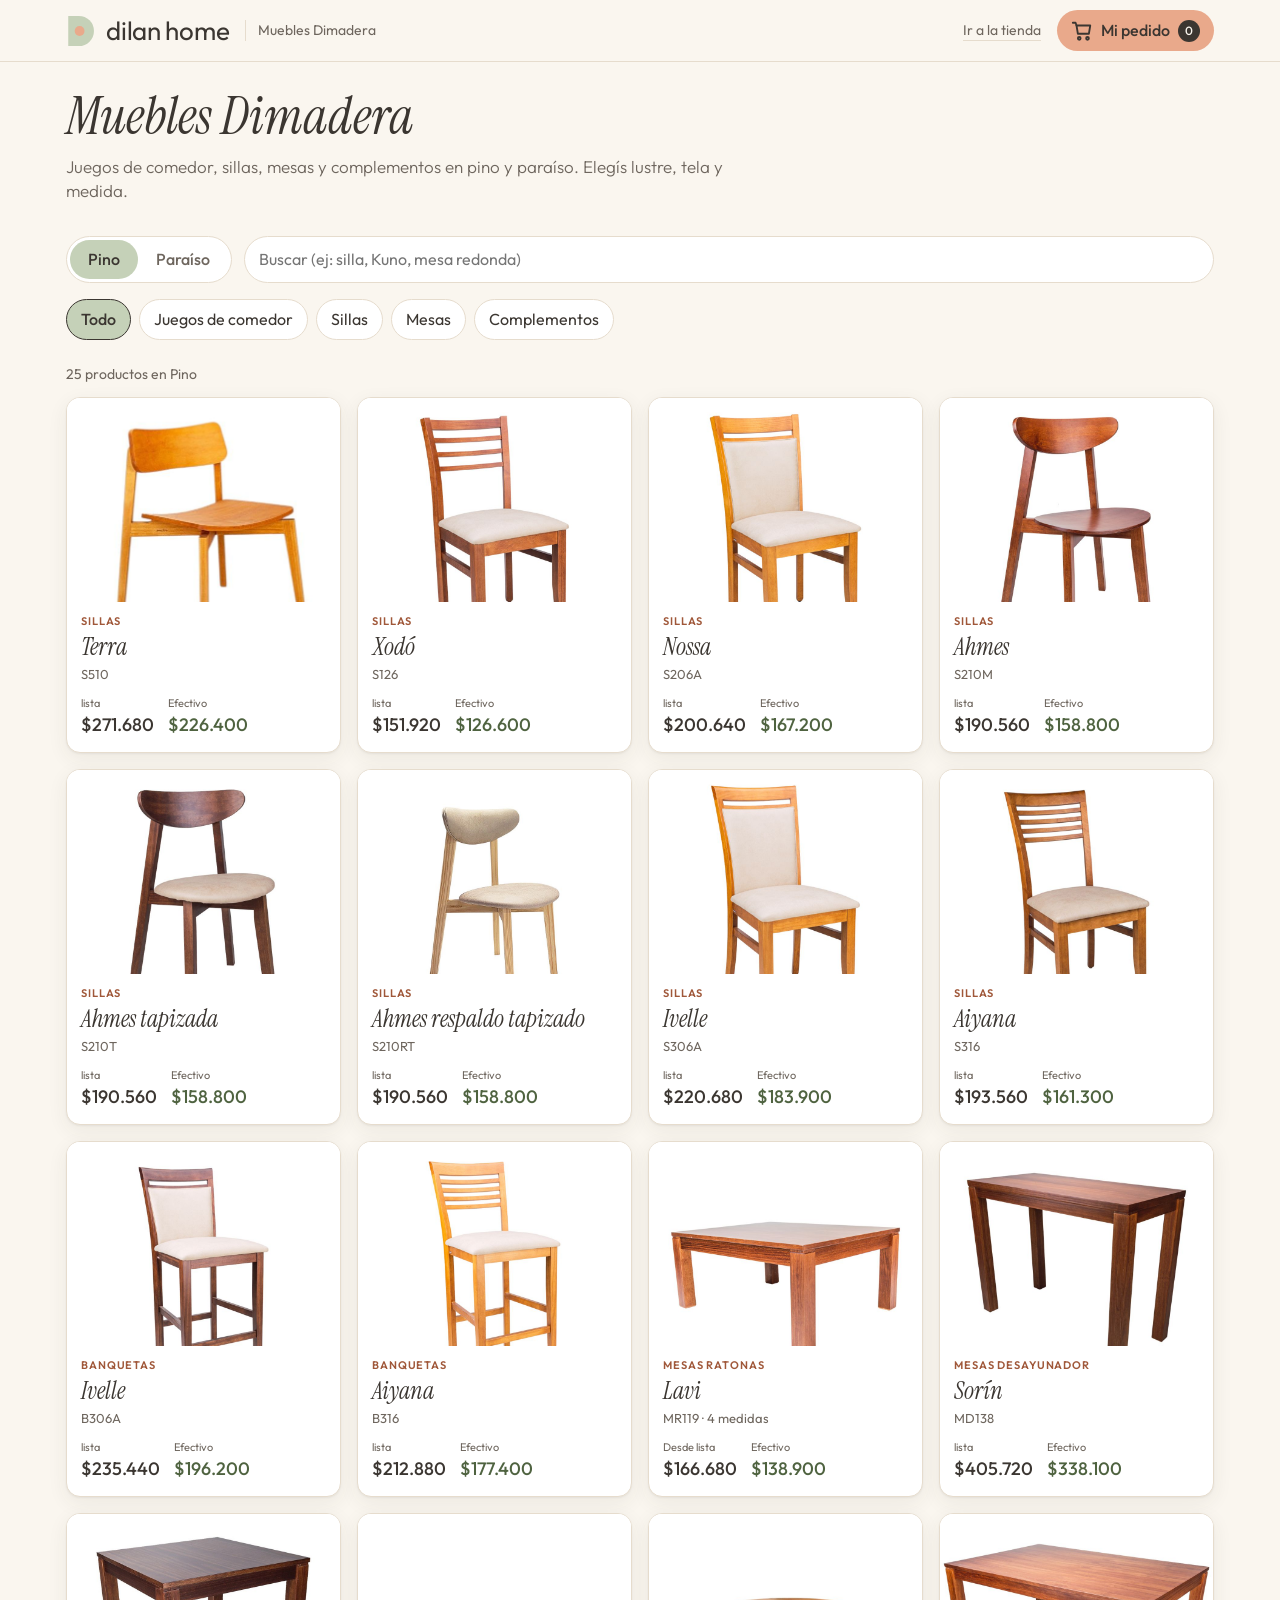
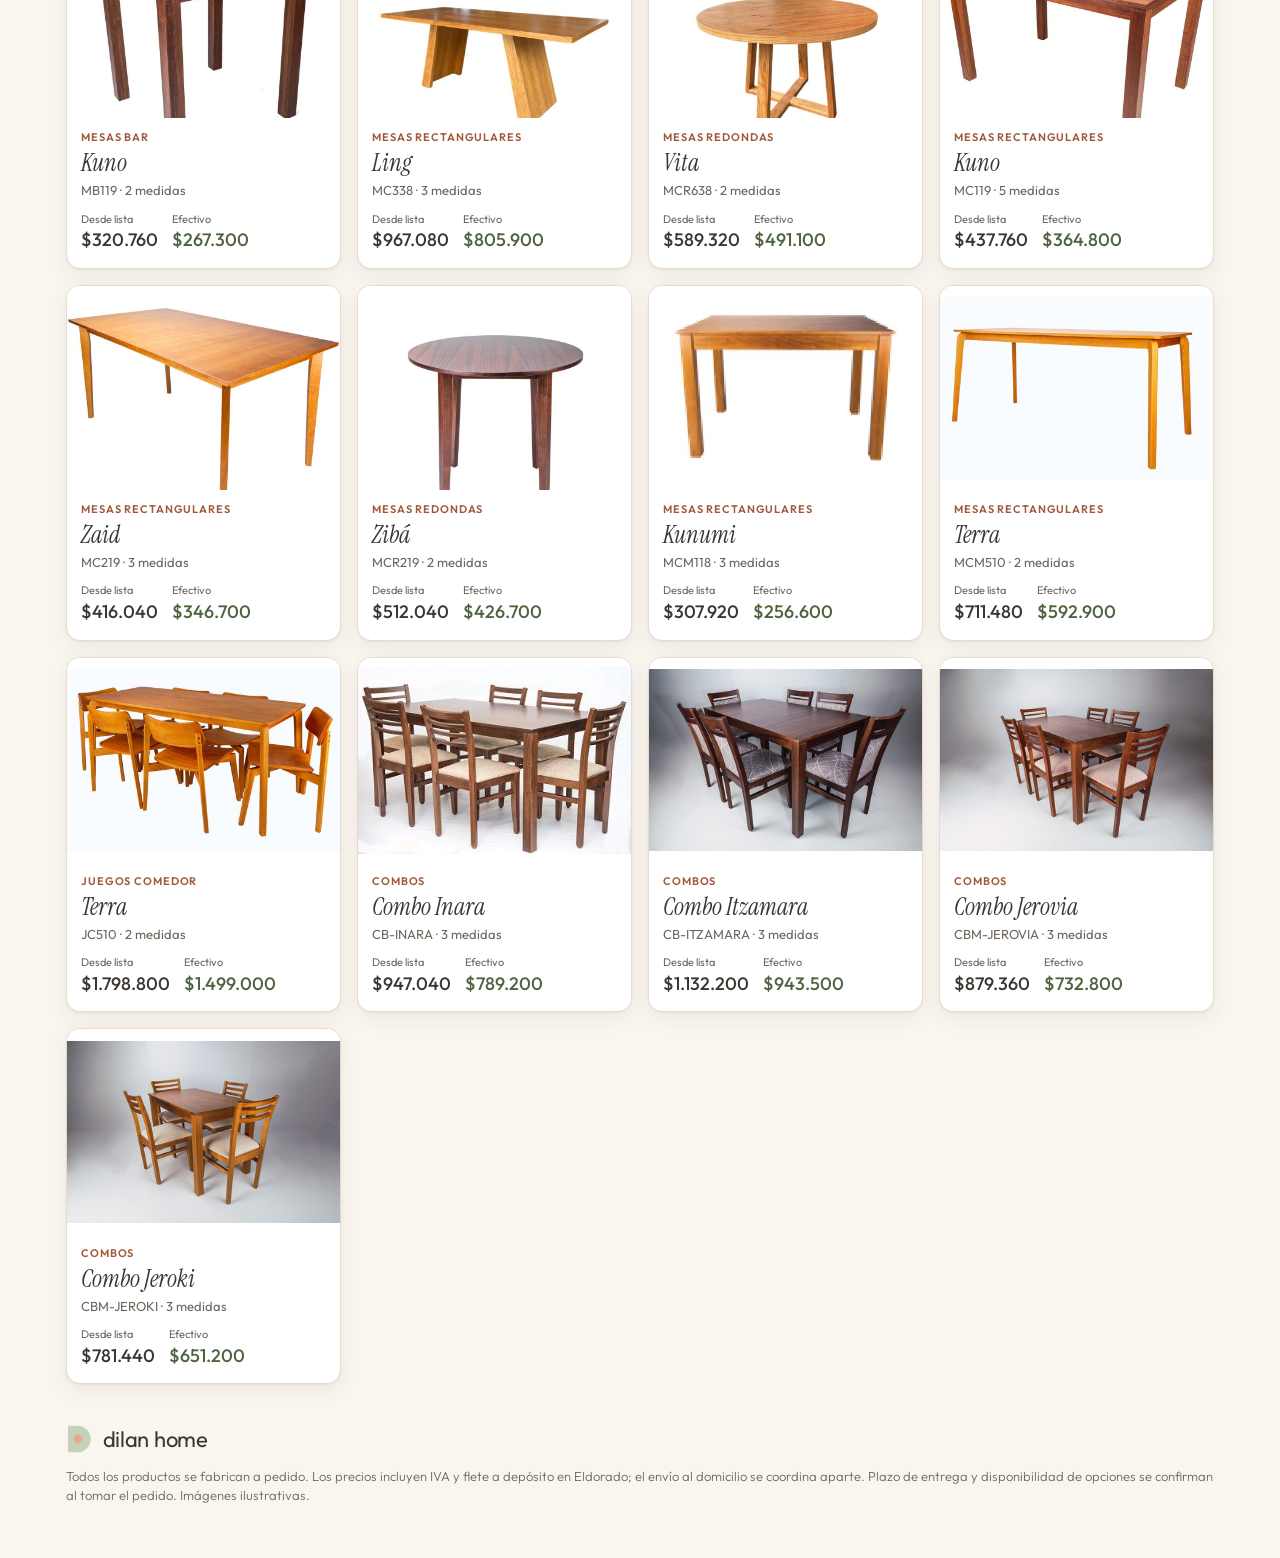
==== commit 48fcf9be: "Plataforma Pedidos a fábrica: inicio multi-proveedor, pedido único por fábrica, datos de contacto, e" ====
--- a/index.html
+++ b/index.html
@@ -3,10 +3,11 @@
 <head>
 <meta charset="utf-8">
 <meta name="viewport" content="width=device-width, initial-scale=1">
-<title>Muebles de madera a pedido · Dilan Home</title>
-<meta name="description" content="Muebles de madera Dimadera fabricados a pedido: juegos de comedor, sillas, mesas y complementos en pino y paraíso. Armá tu pedido online.">
+<title>Pedidos a fábrica · Dilan Home</title>
+<meta name="description" content="Muebles y colchones fabricados a pedido. Elegí el modelo, la medida, el lustre y la tela, y armá tu pedido online.">
 <link rel="icon" href="icon.png">
 <link rel="apple-touch-icon" href="icon.png">
+<meta name="theme-color" content="#FAF6EF">
 <meta property="og:type" content="website">
 <meta property="og:locale" content="es_AR">
 <meta property="og:site_name" content="Dilan Home">
@@ -20,47 +21,66 @@
 <link rel="preconnect" href="https://fonts.googleapis.com">
 <link rel="preconnect" href="https://fonts.gstatic.com" crossorigin>
 <link href="https://fonts.googleapis.com/css2?family=Outfit:wght@300;400;500;600&family=Instrument+Serif:ital@0;1&display=swap" rel="stylesheet">
-<meta name="theme-color" content="#FAF6EF">
 <link rel="stylesheet" href="style.css">
 </head>
 <body>
 <header class="top">
   <div class="top-in">
-    <a class="brand" href="./" aria-label="Dilan Home, muebles Dimadera">
+    <a class="brand" href="#/" id="brandLink" aria-label="Dilan Home, pedidos a fábrica">
       <svg class="mark" viewBox="0 0 80 90" aria-hidden="true"><path d="M6 5 L6 85 L34 85 A40 40 0 0 0 34 5 Z" fill="#C5D1B8"/><circle cx="36" cy="45" r="13" fill="#E9A98B"/></svg>
       <span class="word">dilan home</span>
-      <span class="line-name">Muebles Dimadera</span>
+      <span class="line-name" id="lineName">Pedidos a fábrica</span>
     </a>
-    <button class="cart-btn" id="openCart" aria-label="Ver mi pedido">
-      <svg viewBox="0 0 24 24" width="22" height="22" fill="none" stroke="currentColor" stroke-width="2" stroke-linecap="round" stroke-linejoin="round"><path d="M6 6h15l-1.5 9h-12z"/><path d="M6 6L5 3H2"/><circle cx="9" cy="20" r="1.5"/><circle cx="18" cy="20" r="1.5"/></svg>
-      <span>Mi pedido</span><i id="cartCount">0</i>
-    </button>
+    <div class="top-r">
+      <a class="shop-link" id="shopLink" href="https://www.dilan.com.ar/">Ir a la tienda</a>
+      <button class="cart-btn" id="openCart" aria-label="Ver mi pedido">
+        <svg viewBox="0 0 24 24" width="22" height="22" fill="none" stroke="currentColor" stroke-width="2" stroke-linecap="round" stroke-linejoin="round"><path d="M6 6h15l-1.5 9h-12z"/><path d="M6 6L5 3H2"/><circle cx="9" cy="20" r="1.5"/><circle cx="18" cy="20" r="1.5"/></svg>
+        <span>Mi pedido</span><i id="cartCount">0</i>
+      </button>
+    </div>
   </div>
 </header>
 
-<section class="hero">
-  <h1>Muebles de madera fabricados para vos</h1>
-  <p>Elegí la madera, el lustre y las medidas. Armá tu pedido y lo enviamos por WhatsApp para confirmarlo.</p>
+<!-- Inicio: elegir proveedor -->
+<section id="hub" hidden>
+  <div class="hero">
+    <h1>Pedí a fábrica lo que no tenemos en stock</h1>
+    <p>Elegí el producto, la medida y los detalles. Armás tu pedido y lo confirmamos con vos por WhatsApp.</p>
+  </div>
+  <div class="steps">
+    <div><b>1</b><span>Elegí el producto y sus opciones</span></div>
+    <div><b>2</b><span>Armá tu pedido y envialo</span></div>
+    <div><b>3</b><span>Confirmamos plazo y seña con vos</span></div>
+  </div>
+  <div class="prov-grid" id="provGrid"></div>
 </section>
 
-<main>
-  <div class="bar">
-    <div class="seg" id="woods" role="tablist" aria-label="Madera"></div>
-    <input id="q" type="search" placeholder="Buscar (ej: silla, Kuno, mesa redonda)" aria-label="Buscar">
+<!-- Catálogo de un proveedor -->
+<section id="cat" hidden>
+  <div class="hero">
+    <a class="back" id="backHub" href="#/" hidden>← Todos los proveedores</a>
+    <h1 id="catTitle"></h1>
+    <p id="catDesc"></p>
   </div>
-  <nav class="chips" id="cats" aria-label="Categorías"></nav>
-  <nav class="chips sub" id="subs" aria-label="Subcategorías"></nav>
-  <p class="count" id="count"></p>
-  <div class="grid" id="grid"></div>
-  <p class="empty" id="empty" hidden>No encontramos productos con ese filtro.</p>
-</main>
+  <main>
+    <div class="bar">
+      <div class="seg" id="woods" role="tablist" aria-label="Madera"></div>
+      <input id="q" type="search" placeholder="Buscar (ej: silla, Kuno, mesa redonda)" aria-label="Buscar">
+    </div>
+    <nav class="chips" id="cats" aria-label="Categorías"></nav>
+    <nav class="chips sub" id="subs" aria-label="Subcategorías"></nav>
+    <p class="count" id="count"></p>
+    <div class="grid" id="grid"></div>
+    <p class="empty" id="empty" hidden>No encontramos productos con ese filtro.</p>
+  </main>
+</section>
 
 <footer>
   <div class="brand foot-brand" role="img" aria-label="Dilan Home">
     <svg class="mark" viewBox="0 0 80 90" aria-hidden="true"><path d="M6 5 L6 85 L34 85 A40 40 0 0 0 34 5 Z" fill="#C5D1B8"/><circle cx="36" cy="45" r="13" fill="#E9A98B"/></svg>
     <span class="word">dilan home</span>
   </div>
-  <p>Todos los muebles se fabrican a pedido. Los precios incluyen IVA y flete a depósito en Eldorado; el envío al domicilio se coordina aparte. Plazo de entrega y disponibilidad de lustres se confirman al tomar el pedido. Imágenes ilustrativas.</p>
+  <p>Todos los productos se fabrican a pedido. Los precios incluyen IVA y flete a depósito en Eldorado; el envío al domicilio se coordina aparte. Plazo de entrega y disponibilidad de opciones se confirman al tomar el pedido. Imágenes ilustrativas.</p>
 </footer>
 
 <!-- Detalle de producto -->
@@ -87,25 +107,35 @@
   </div>
 </div>
 
-<!-- Carrito -->
+<!-- Pedido -->
 <div class="overlay side" id="cartWrap" hidden>
   <aside class="cart" role="dialog" aria-modal="true" aria-labelledby="cartTitle">
     <div class="cart-h"><h2 id="cartTitle">Mi pedido</h2><button class="x" id="cClose" aria-label="Cerrar">&times;</button></div>
     <div class="cart-list" id="cList"></div>
-    <div class="cart-f" id="cFoot">
+    <form class="cart-f" id="cFoot" novalidate>
       <div class="tot"><span>Total lista</span><b id="cLista"></b></div>
       <div class="tot ef"><span>Total efectivo / transferencia</span><b id="cEf"></b></div>
-      <label class="fld"><span>Tu nombre</span><input id="cName" autocomplete="name" placeholder="Nombre y apellido"></label>
-      <label class="fld"><span>Notas (colores de tela, localidad, etc.)</span><textarea id="cNote" rows="2"></textarea></label>
-      <button class="primary wa" id="cSend">Enviar pedido por WhatsApp</button>
-      <button class="ghost" id="cCopy">Copiar pedido</button>
-      <button class="link" id="cClear">Vaciar pedido</button>
+      <label class="fld"><span>Tu nombre *</span><input id="cName" autocomplete="name" placeholder="Nombre y apellido" required></label>
+      <label class="fld"><span>Tu WhatsApp o teléfono *</span><input id="cTel" type="tel" inputmode="tel" autocomplete="tel" placeholder="Ej: 3751 123456" required></label>
+      <label class="fld"><span>Localidad y notas (colores de tela, medidas especiales, etc.)</span><textarea id="cNote" rows="2"></textarea></label>
+      <input id="cWeb" class="hp" tabindex="-1" autocomplete="off" aria-hidden="true">
+      <p class="err" id="cErr" role="alert" hidden></p>
+      <button class="primary wa" id="cSend" type="submit">Enviar pedido por WhatsApp</button>
+      <button class="ghost" id="cCopy" type="button">Copiar pedido</button>
+      <button class="link" id="cClear" type="button">Vaciar pedido</button>
+    </form>
+    <div class="cart-f thanks" id="cThanks" hidden>
+      <h3>¡Gracias! Recibimos tu pedido</h3>
+      <p>Número de pedido: <b id="tId"></b></p>
+      <p id="tMsg">Se abrió WhatsApp con el detalle. Enviá el mensaje para que lo confirmemos con vos.</p>
+      <button class="primary wa" id="tWa" type="button">Abrir WhatsApp de nuevo</button>
+      <button class="ghost" id="tNew" type="button">Hacer otro pedido</button>
     </div>
   </aside>
 </div>
 <div class="toast" id="toast" role="status" hidden></div>
 
-<script src="data.js"></script>
+<script src="config.js"></script>
 <script src="app.js"></script>
 </body>
 </html>
--- a/style.css
+++ b/style.css
@@ -119,6 +119,10 @@
   .overlay{align-items:flex-end;padding:0}
   .m-img{min-height:0;height:min(72vw,320px);overflow:hidden}
   .m-img img{height:100%;max-height:none}
+  /* La X queda fija en pantalla aunque se haga scroll en el detalle */
+  .modal .x{position:fixed;top:calc(10px + env(safe-area-inset-top));right:12px;width:44px;height:44px;box-shadow:0 2px 10px rgba(59,54,49,.3)}
+  /* "Agregar al pedido" siempre a la vista */
+  #mAdd{position:sticky;bottom:calc(10px + env(safe-area-inset-bottom));box-shadow:0 -10px 14px 6px var(--bg),0 4px 14px rgba(59,54,49,.25)}
   .brand .line-name{display:none}
   .cart-btn span{display:none}
   .grid{grid-template-columns:repeat(2,1fr);gap:10px}
@@ -126,3 +130,32 @@
   .prices b{font-size:15px}
 }
 @media (max-width:380px){.grid{grid-template-columns:1fr}}
+
+/* ---- Plataforma multi-proveedor ---- */
+.top-r{display:flex;align-items:center;gap:16px}
+.shop-link{color:var(--muted);font-size:14px;text-decoration:none;border-bottom:1px solid var(--line)}
+.shop-link:hover{color:var(--ink)}
+.back{display:inline-block;margin-bottom:12px;color:var(--muted);font-size:14px;text-decoration:none}
+.back:hover{color:var(--ink)}
+.steps{max-width:1180px;margin:8px auto 0;padding:0 16px;display:grid;grid-template-columns:repeat(3,1fr);gap:12px}
+.steps div{display:flex;align-items:center;gap:12px;background:var(--card);border:1px solid var(--line);border-radius:var(--r);padding:12px 14px;font-size:14px}
+.steps b{flex:none;width:30px;height:30px;border-radius:50%;background:var(--salvia);display:grid;place-items:center;font-weight:600}
+.prov-grid{max-width:1180px;margin:20px auto 0;padding:0 16px 40px;display:grid;grid-template-columns:repeat(auto-fill,minmax(300px,1fr));gap:16px}
+.prov-card{background:var(--card);border:1px solid var(--line);border-radius:var(--r);overflow:hidden;text-decoration:none;color:inherit;box-shadow:var(--sh);display:flex;flex-direction:column;transition:transform .15s}
+.prov-card:hover{transform:translateY(-2px)}
+.prov-card .ph{aspect-ratio:16/9}
+.prov-card .b{padding:14px 16px 16px;display:flex;flex-direction:column;gap:6px}
+.prov-card h3{margin:0;font-family:var(--serif);font-style:italic;font-weight:400;font-size:28px;line-height:1.1}
+.prov-card .meta{margin:0;color:var(--muted);font-size:14px}
+.prov-card .go{margin-top:6px;font-weight:500;color:var(--salvia-d)}
+.grp{margin:14px 0 0;font-size:12px;letter-spacing:.1em;text-transform:uppercase;color:var(--arcilla-d);font-weight:600}
+.err{margin:0;color:#9c2b1f;font-size:14px;font-weight:500}
+.hp{position:absolute;left:-9999px;width:1px;height:1px;opacity:0}
+.thanks{text-align:left;gap:12px}
+.thanks h3{margin:0;font-family:var(--serif);font-style:italic;font-weight:400;font-size:28px}
+.thanks p{margin:0}
+@media (max-width:720px){
+  .shop-link{display:none}
+  .steps{grid-template-columns:1fr}
+  .prov-grid{grid-template-columns:1fr}
+}
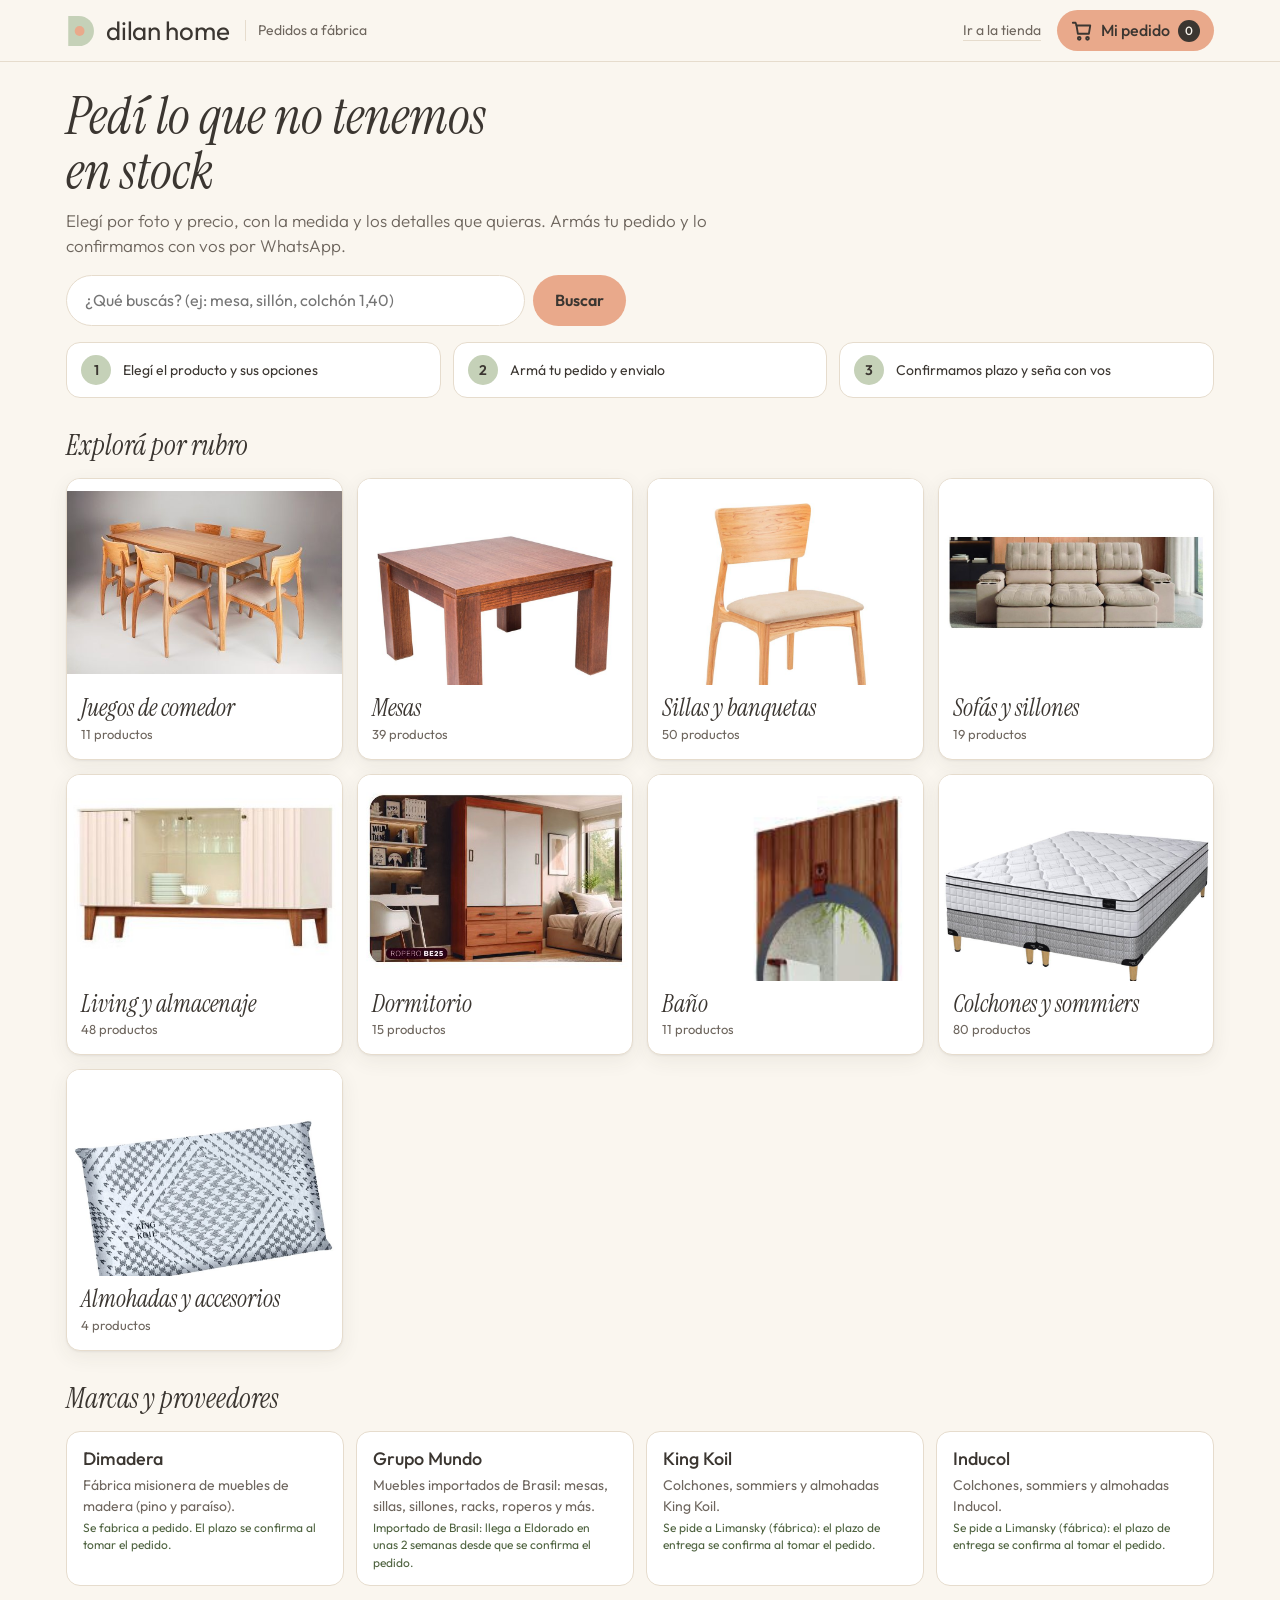
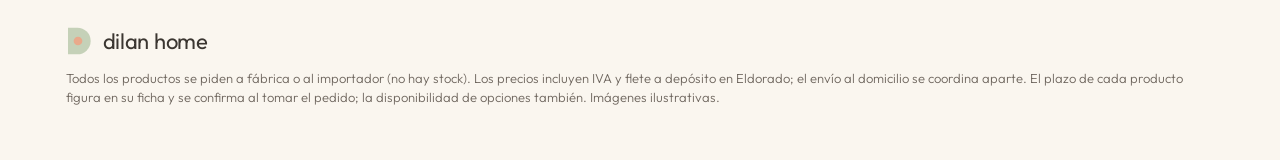
==== commit e9193fc1: "Plataforma multi-proveedor: rubros, filtros, Grupo Mundo, King Koil e Inducol Co-Authored-By: Claude" ====
--- a/index.html
+++ b/index.html
@@ -4,15 +4,15 @@
 <meta charset="utf-8">
 <meta name="viewport" content="width=device-width, initial-scale=1">
 <title>Pedidos a fábrica · Dilan Home</title>
-<meta name="description" content="Muebles y colchones fabricados a pedido. Elegí el modelo, la medida, el lustre y la tela, y armá tu pedido online.">
+<meta name="description" content="Muebles y colchones que se piden a fábrica o al importador. Elegí por foto y precio, con la medida y los detalles que quieras, y armá tu pedido online.">
 <link rel="icon" href="icon.png">
 <link rel="apple-touch-icon" href="icon.png">
 <meta name="theme-color" content="#FAF6EF">
 <meta property="og:type" content="website">
 <meta property="og:locale" content="es_AR">
 <meta property="og:site_name" content="Dilan Home">
-<meta property="og:title" content="Muebles de madera a pedido · Dilan Home">
-<meta property="og:description" content="Juegos de comedor, sillas, mesas y complementos en pino y paraíso. Elegí lustre y tela, y armá tu pedido.">
+<meta property="og:title" content="Muebles y colchones a pedido · Dilan Home">
+<meta property="og:description" content="Juegos de comedor, sillas, sillones, roperos, colchones y más. Elegí por foto y precio, y armá tu pedido.">
 <meta property="og:url" content="https://dilanhomeok-sudo.github.io/dimadera-catalogo/">
 <meta property="og:image" content="https://dilanhomeok-sudo.github.io/dimadera-catalogo/og.jpg">
 <meta property="og:image:width" content="1200">
@@ -41,37 +41,49 @@
   </div>
 </header>
 
-<!-- Inicio: elegir proveedor -->
+<!-- Inicio: elegir rubro -->
 <section id="hub" hidden>
   <div class="hero">
-    <h1>Pedí a fábrica lo que no tenemos en stock</h1>
-    <p>Elegí el producto, la medida y los detalles. Armás tu pedido y lo confirmamos con vos por WhatsApp.</p>
+    <h1>Pedí lo que no tenemos en stock</h1>
+    <p>Elegí por foto y precio, con la medida y los detalles que quieras. Armás tu pedido y lo confirmamos con vos por WhatsApp.</p>
+    <form class="hero-search" id="heroSearch" role="search">
+      <input id="hq" type="search" placeholder="¿Qué buscás? (ej: mesa, sillón, colchón 1,40)" aria-label="Buscar productos">
+      <button class="primary" type="submit">Buscar</button>
+    </form>
   </div>
   <div class="steps">
     <div><b>1</b><span>Elegí el producto y sus opciones</span></div>
     <div><b>2</b><span>Armá tu pedido y envialo</span></div>
     <div><b>3</b><span>Confirmamos plazo y seña con vos</span></div>
   </div>
-  <div class="prov-grid" id="provGrid"></div>
+  <h2 class="sec">Explorá por rubro</h2>
+  <div class="rubro-grid" id="rubroGrid"></div>
+  <h2 class="sec">Marcas y proveedores</h2>
+  <div class="marcas" id="marcas"></div>
 </section>
 
-<!-- Catálogo de un proveedor -->
+<!-- Listado de productos -->
 <section id="cat" hidden>
-  <div class="hero">
-    <a class="back" id="backHub" href="#/" hidden>← Todos los proveedores</a>
+  <div class="hero slim">
+    <a class="back" href="#/">← Todos los rubros</a>
     <h1 id="catTitle"></h1>
-    <p id="catDesc"></p>
   </div>
   <main>
     <div class="bar">
-      <div class="seg" id="woods" role="tablist" aria-label="Madera"></div>
       <input id="q" type="search" placeholder="Buscar (ej: silla, Kuno, mesa redonda)" aria-label="Buscar">
+      <button class="ghost filt-btn" id="filtBtn" type="button" aria-expanded="false" aria-controls="filtros">Filtros <i id="filtN" hidden></i></button>
+      <label class="ord"><span class="sr">Ordenar</span>
+        <select id="ord" aria-label="Ordenar">
+          <option value="rel">Orden sugerido</option><option value="min">Menor precio</option><option value="max">Mayor precio</option><option value="az">A → Z</option>
+        </select>
+      </label>
     </div>
-    <nav class="chips" id="cats" aria-label="Categorías"></nav>
-    <nav class="chips sub" id="subs" aria-label="Subcategorías"></nav>
+    <div class="filtros" id="filtros"></div>
+    <nav class="chips sub" id="subs" aria-label="Tipo de producto"></nav>
     <p class="count" id="count"></p>
     <div class="grid" id="grid"></div>
-    <p class="empty" id="empty" hidden>No encontramos productos con ese filtro.</p>
+    <div class="more"><button class="ghost" id="more" type="button" hidden>Ver más productos</button></div>
+    <p class="empty" id="empty" hidden>No encontramos productos con ese filtro. <button class="link" id="clearF" type="button">Quitar filtros</button></p>
   </main>
 </section>
 
@@ -80,7 +92,7 @@
     <svg class="mark" viewBox="0 0 80 90" aria-hidden="true"><path d="M6 5 L6 85 L34 85 A40 40 0 0 0 34 5 Z" fill="#C5D1B8"/><circle cx="36" cy="45" r="13" fill="#E9A98B"/></svg>
     <span class="word">dilan home</span>
   </div>
-  <p>Todos los productos se fabrican a pedido. Los precios incluyen IVA y flete a depósito en Eldorado; el envío al domicilio se coordina aparte. Plazo de entrega y disponibilidad de opciones se confirman al tomar el pedido. Imágenes ilustrativas.</p>
+  <p>Todos los productos se piden a fábrica o al importador (no hay stock). Los precios incluyen IVA y flete a depósito en Eldorado; el envío al domicilio se coordina aparte. El plazo de cada producto figura en su ficha y se confirma al tomar el pedido; la disponibilidad de opciones también. Imágenes ilustrativas.</p>
 </footer>
 
 <!-- Detalle de producto -->
@@ -93,8 +105,8 @@
       <h2 id="mName"></h2>
       <p class="m-desc" id="mDesc"></p>
       <label class="fld" id="fVar"><span>Medida / versión</span><select id="mVar"></select></label>
-      <div class="fld"><span>Lustre: <b id="mLusSel"></b></span><div class="swatches" id="mLus"></div><small id="mLusNote"></small></div>
-      <div class="fld" id="fTap"><span>Tela: <b id="mTelaSel"></b></span><div class="swatches" id="mTela"></div></div>
+      <div id="mGrupos"></div>
+      <p class="plazo" id="mPlazo"></p>
       <label class="fld"><span>Cantidad</span>
         <div class="qty"><button type="button" id="mMinus">&minus;</button><b id="mQty">1</b><button type="button" id="mPlus">+</button></div>
       </label>
@@ -102,6 +114,7 @@
         <div><small>Precio de lista</small><b id="mLista"></b></div>
         <div class="ef"><small>Efectivo / transferencia</small><b id="mEf"></b></div>
       </div>
+      <p class="cu" id="mCu" hidden></p>
       <button class="primary" id="mAdd">Agregar al pedido</button>
     </div>
   </div>
--- a/style.css
+++ b/style.css
@@ -159,3 +159,47 @@
   .steps{grid-template-columns:1fr}
   .prov-grid{grid-template-columns:1fr}
 }
+
+/* ---- Rubros, filtros y listado (varios proveedores) ---- */
+.sr{position:absolute;width:1px;height:1px;overflow:hidden;clip:rect(0 0 0 0)}
+.hero-search{display:flex;gap:8px;margin-top:16px;max-width:560px}
+.hero-search input{flex:1;border-radius:999px;padding:13px 18px}
+.hero-search .primary{border-radius:999px;padding:12px 22px}
+.hero.slim{padding-bottom:0}
+.hero.slim h1{font-size:clamp(30px,5vw,44px);margin-bottom:4px}
+.sec{max-width:1180px;margin:28px auto 0;padding:0 16px;font-family:var(--serif);font-style:italic;font-weight:400;font-size:28px}
+.rubro-grid{max-width:1180px;margin:12px auto 0;padding:0 16px;display:grid;grid-template-columns:repeat(auto-fill,minmax(220px,1fr));gap:14px}
+.rubro-card{background:var(--card);border:1px solid var(--line);border-radius:var(--r);overflow:hidden;text-decoration:none;color:inherit;box-shadow:var(--sh);transition:transform .15s}
+.rubro-card:hover{transform:translateY(-2px)}
+.rubro-card .ph{aspect-ratio:4/3}
+.rubro-card .b{padding:10px 14px 14px}
+.rubro-card h3{margin:0;font-family:var(--serif);font-style:italic;font-weight:400;font-size:24px;line-height:1.1}
+.rubro-card .meta{color:var(--muted);font-size:13px}
+.marcas{max-width:1180px;margin:12px auto 40px;padding:0 16px;display:grid;grid-template-columns:repeat(auto-fill,minmax(260px,1fr));gap:12px}
+.marca-card{display:flex;flex-direction:column;gap:3px;background:var(--card);border:1px solid var(--line);border-radius:var(--r);padding:14px 16px;text-decoration:none;color:inherit}
+.marca-card:hover{border-color:var(--ink)}
+.marca-card b{font-size:18px;font-weight:500}.marca-card span{color:var(--muted);font-size:14px}.marca-card small{color:var(--salvia-d);font-size:12px}
+.bar .ord{flex:none}.bar .ord select{width:auto;border-radius:999px;padding:10px 14px}
+.filt-btn{display:none;border-radius:999px;padding:10px 16px}
+.filt-btn i{font-style:normal;background:var(--ink);color:var(--bg);border-radius:999px;font-size:12px;padding:1px 7px;margin-left:6px}
+.filtros{display:flex;flex-direction:column;gap:6px;margin:4px 0 6px}
+.filtros.vacio{display:none}
+.fgrp{display:flex;align-items:center;gap:10px;flex-wrap:wrap}
+.flab{font-size:12px;letter-spacing:.08em;text-transform:uppercase;color:var(--muted);font-weight:600;min-width:52px}
+.chips small{color:var(--muted);font-size:12px}
+.more{display:flex;justify-content:center;margin:20px 0}
+.more .ghost{padding:12px 26px}
+.plazo{margin:0;padding:10px 12px;background:var(--lino);border-radius:10px;font-size:14px;color:var(--ink)}
+.swatches.scroll{max-height:230px;overflow:auto;padding:2px}
+@media (max-width:720px){
+  .filt-btn{display:inline-flex;align-items:center}
+  .filtros{display:none;background:var(--card);border:1px solid var(--line);border-radius:var(--r);padding:10px 12px}
+  .filtros.open{display:flex}
+  .bar{gap:8px}.bar #q{min-width:0;flex:1 1 100%}
+  .rubro-grid{grid-template-columns:repeat(2,1fr);gap:10px}
+  .rubro-card h3{font-size:20px}
+  .marcas{grid-template-columns:1fr}
+  .hero-search{flex-direction:column}
+}
+
+.cu{margin:-6px 0 0;font-size:13px;color:var(--muted)}
